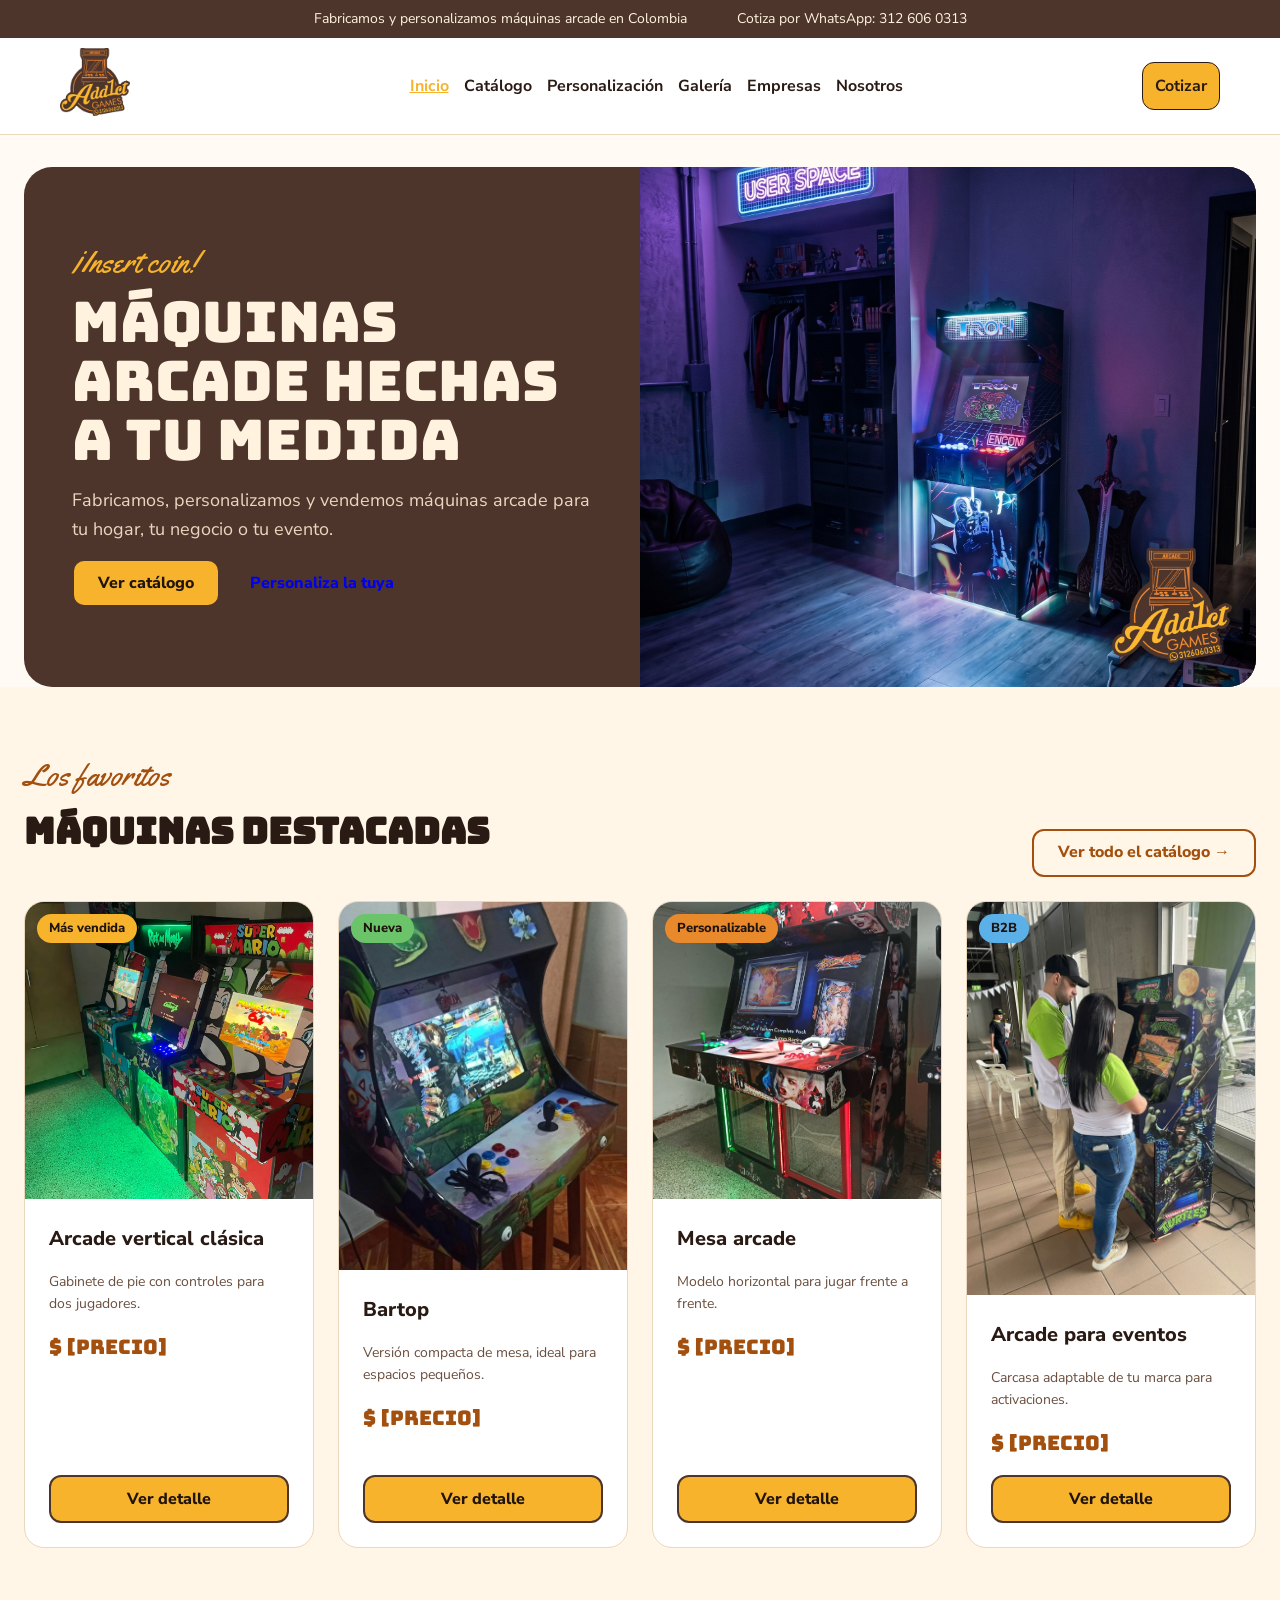
==== index.html @ c0fd3dec "feat: le puse el header fijo, un borde delgado y el enlace a whatsapp en la franja superior" ====
<!doctype html>
<html lang="es">
  <head>
    <meta charset="UTF-8" />
    <meta name="viewport" content="width=device-width, initial-scale=1.0" />
    <title>Add1ctGames - Inicio</title>
    <link rel="preconnect" href="https://fonts.googleapis.com" />
    <link rel="preconnect" href="https://fonts.gstatic.com" crossorigin />
    <link
      rel="stylesheet"
      href="https://fonts.googleapis.com/css2?family=Bungee&family=Yellowtail&family=Nunito+Sans:wght@400;600;700;800&display=swap"
    />
    <link rel="stylesheet" href="src/variables.css" />
    <link rel="stylesheet" href="style.css" />
  </head>
  <body>
    <header>
      <p class="franja">
        <span>Fabricamos y personalizamos máquinas arcade en Colombia</span>
        <span><a href="https://wa.me/573126060313" target="_blank" rel="noopener noreferrer">Cotiza por WhatsApp: 312 606 0313</a></span>
      </p>
      <nav class="top_navegation">
        <div class="logo">
          <img
            src="src/files/assets/logo-addict.png"
            alt="Logo de la empresa Add1ctGames"
          />
        </div>
        <ul class="menu_navegacion">
          <li><a class="pagina_actual" href="index.html">Inicio</a></li>
          <li><a href="catalogo.html">Catálogo</a></li>
          <li><a href="personalizacion.html">Personalización</a></li>
          <li><a href="galeria.html">Galería</a></li>
          <li><a href="empresas.html">Empresas</a></li>
          <li><a href="nosotros.html">Nosotros</a></li>
        </ul>
        <div>
          <button class="boton_cotizar">Cotizar</button>
        </div>
      </nav>
    </header>
    <main>
      <div class="contenedor">
        <section class="hero" aria-labelledby="titulo-hero">
          <div class="hero__texto">
            <p class="acento">¡Insert coin!</p>
            <h1 id="titulo-hero">Máquinas arcade hechas a tu medida</h1>
            <p>
              Fabricamos, personalizamos y vendemos máquinas arcade para tu
              hogar, tu negocio o tu evento.
            </p>
            <div class="botones">
              <a
                href="catalogo.html"
                class="boton boton--primario boton--grande"
                >Ver catálogo</a
              >
              <a
                href="personalizacion.html"
                class="boton boton--contorno-claro boton--grande"
                >Personaliza la tuya</a
              >
            </div>
          </div>

          <div class="hero__imagen">
            <div class="hero__pendiente">
              <img
                src="src/files/fotos maquinas/Gemini_Generated_Image_9khwsd9khwsd9khw.png"
                alt=""
              />
            </div>
            <img
              src="src/files/assets/logo-addict.png"
              alt=""
              class="hero__logo"
            />
          </div>
        </section>
      </div>
      <section class="seccion">
        <div class="contenedor">
          <div class="seccion__encabezado">
            <div>
              <p class="acento">Los favoritos</p>
              <h2>MÁQUINAS DESTACADAS</h2>
            </div>
            <a href="catalogo.html" class="boton boton--secundario"
              >Ver todo el catálogo →</a
            >
          </div>

          <div class="grilla grilla--4">
            <article class="tarjeta tarjeta-producto">
              <div class="tarjeta-producto__imagen">
                <img
                  src="src/files/fotos maquinas/add1ctgames_1684161991_3103298164216274248_8283092618.webp"
                  alt="Arcade vertical clásica"
                />
                <span class="etiqueta etiqueta--destacado">Más vendida</span>
              </div>
              <div class="tarjeta__cuerpo">
                <h4>Arcade vertical clásica</h4>
                <p class="texto-suave">
                  Gabinete de pie con controles para dos jugadores.
                </p>
                <span class="precio">$ [PRECIO]</span>
                <a
                  href="detalle-producto.html"
                  class="boton boton--primario boton--bloque"
                  >Ver detalle</a
                >
              </div>
            </article>

            <article class="tarjeta tarjeta-producto">
              <div class="tarjeta-producto__imagen">
                <img
                  src="src/files/fotos maquinas/add1ctgames_1700178508_3237654452769238483_8283092618.jpg"
                  alt="Bartop"
                />
                <span class="etiqueta etiqueta--exito">Nueva</span>
              </div>
              <div class="tarjeta__cuerpo">
                <h4>Bartop</h4>
                <p class="texto-suave">
                  Versión compacta de mesa, ideal para espacios pequeños.
                </p>
                <span class="precio">$ [PRECIO]</span>
                <a
                  href="detalle-producto.html"
                  class="boton boton--primario boton--bloque"
                  >Ver detalle</a
                >
              </div>
            </article>

            <article class="tarjeta tarjeta-producto">
              <div class="tarjeta-producto__imagen">
                <img
                  src="src/files/fotos maquinas/add1ctgames_1697114325_3211950216500016073_8283092618.webp"
                  alt="Mesa arcade"
                />
                <span class="etiqueta etiqueta--advertencia"
                  >Personalizable</span
                >
              </div>
              <div class="tarjeta__cuerpo">
                <h4>Mesa arcade</h4>
                <p class="texto-suave">
                  Modelo horizontal para jugar frente a frente.
                </p>
                <span class="precio">$ [PRECIO]</span>
                <a
                  href="detalle-producto.html"
                  class="boton boton--primario boton--bloque"
                  >Ver detalle</a
                >
              </div>
            </article>

            <article class="tarjeta tarjeta-producto">
              <div class="tarjeta-producto__imagen">
                <img
                  src="src/files/fotos maquinas/WhatsApp Image 2026-05-08 at 3.11.58 PM.jpeg"
                  alt="Arcade para eventos"
                />
                <span class="etiqueta etiqueta--info">B2B</span>
              </div>
              <div class="tarjeta__cuerpo">
                <h4>Arcade para eventos</h4>
                <p class="texto-suave">
                  Carcasa adaptable de tu marca para activaciones.
                </p>
                <span class="precio">$ [PRECIO]</span>
                <a
                  href="detalle-producto.html"
                  class="boton boton--primario boton--bloque"
                  >Ver detalle</a
                >
              </div>
            </article>
          </div>
        </div>
      </section>
    </main>
    <footer></footer>
  </body>
</html>
---- src/variables.css ----
:root {
  /* --- Colores de marca (tomados del logo) --- */
  --color-amarillo: #F7B32B;        /* Amarillo Moneda: botones principales, destacados */
  --color-amarillo-hover: #FFC84D;  /* Hover del botón principal */
  --color-naranja: #E8892B;         /* Naranja Joystick: banners y etiquetas (NO texto) */
  --color-cafe: #4D352B;            /* Café Cabina: bordes de botones, hero, pie de página */
  --color-cafe-oscuro: #3E2A22;     /* Variante para hover/fondos sobre café */
  --color-nocturno: #1F140F;        /* Texto sobre botones amarillos */

  /* --- Fondos --- */
  --color-fondo: #FFFBF4;           /* Crema Nube: fondo general de la página */
  --color-fondo-seccion: #FFF6E8;   /* Crema Sección: bandas alternas */
  --color-superficie: #FFFFFF;      /* Tarjetas, formularios, barra de navegación */
  --color-relleno: #F3E4CD;         /* Espacios de imagen, chips inactivos */

  /* --- Textos --- */
  --color-texto: #2A1A14;           /* Texto principal y títulos (16.2:1) */
  --color-texto-suave: #6B4F3F;     /* Descripciones, texto secundario (7.2:1) */
  --color-acento-texto: #A34F0E;    /* Enlaces, precios, frases de acento (5.5:1) */
  --color-texto-claro: #FFF3E0;     /* Texto sobre fondos café u oscuros */
  --color-texto-claro-suave: #E9D6BF; /* Texto secundario sobre café */

  /* --- Bordes --- */
  --color-borde: #EAD7BD;           /* Bordes y divisores en fondo claro */
  --color-borde-fuerte: #D9C1A3;

  /* --- Estados (texto e íconos) --- */
  --color-exito: #2F7D3A;           /* En stock, solicitud enviada */
  --color-error: #C0392B;           /* Errores, agotado */
  --color-info: #1F6FA8;            /* Información, envíos */
  --color-advertencia: #A34F0E;     /* Últimas unidades */

  /* --- Estados (fondos de etiquetas, siempre con texto --color-nocturno) --- */
  --color-exito-fondo: #6CC46A;
  --color-error-fondo: #F0604A;
  --color-info-fondo: #5BB0E8;
  --color-advertencia-fondo: #E8892B;

  /* --- Tipografías --- */
  --fuente-titulos: 'Bungee', 'Arial Black', sans-serif;   /* H1–H3, precios, números */
  --fuente-acento: 'Yellowtail', cursive;                 /* Frases cortas: "¡Insert coin!" */
  --fuente-texto: 'Nunito Sans', 'Segoe UI', sans-serif;  /* Todo lo demás */

  /* --- Tamaños de letra (escritorio) --- */
  --texto-h1: 3.5rem;      /* 56px */
  --texto-h2: 2.25rem;     /* 36px */
  --texto-h3: 1.5rem;      /* 24px */
  --texto-h4: 1.25rem;     /* 20px */
  --texto-acento: 1.875rem;/* 30px */
  --texto-grande: 1.125rem;/* 18px: párrafos destacados */
  --texto-base: 1rem;      /* 16px: texto normal (mínimo para leer) */
  --texto-pequeno: 0.875rem; /* 14px */
  --texto-mini: 0.8125rem; /* 13px: etiquetas, notas */

  /* --- Espaciados (múltiplos de 4 y 8) --- */
  --esp-1: 4px;
  --esp-2: 8px;
  --esp-3: 12px;
  --esp-4: 16px;
  --esp-5: 24px;
  --esp-6: 32px;
  --esp-7: 48px;
  --esp-8: 64px;
  --esp-9: 96px;

  /* --- Bordes redondeados --- */
  --radio-sm: 8px;    /* Inputs pequeños */
  --radio-md: 12px;   /* Botones, campos */
  --radio-lg: 20px;   /* Tarjetas */
  --radio-xl: 28px;   /* Banner principal, bloques grandes */
  --radio-pill: 999px;/* Etiquetas y chips */

  /* --- Sombras (sutiles, con tono café) --- */
  --sombra-sm: 0 2px 6px rgba(77, 53, 43, 0.08);
  --sombra-md: 0 8px 24px rgba(77, 53, 43, 0.12);

  /* --- Otros --- */
  --ancho-max: 1296px;          /* Ancho máximo del contenido */
  --altura-boton: 48px;         /* Mínimo 44px para que sea fácil de tocar */
  --borde-boton: 2px solid var(--color-cafe);
  --transicion: 0.2s ease;
}
---- style.css ----
* {
  box-sizing: border-box;
}

*::before,
*::after {
  box-sizing: border-box;
}

body {
  background-color: var(--color-fondo);
  margin: 0px;
  font-family: var(--fuente-texto);
  color: var(--color-texto);
  line-height: 1.6;
}

header {
  position: sticky;
  top: 0;
  z-index: 10;
}

.franja {
  display: flex;
  justify-content: center;
  background-color: var(--color-cafe);
  color: var(--color-texto-claro);
  font-size: var(--texto-pequeno);
  padding: 8px;
  margin: 0px;
  gap: 50px;
}

.franja a {
  color: inherit;
  text-decoration: none;
}

.franja a:hover {
  text-decoration: underline;
}

.top_navegation {
  background-color: var(--color-superficie);
  display: flex;
  justify-content: space-between;
  align-items: center;
  padding: 10px 60px;
  font-size: var(--texto-base);
  font-weight: bold;
  border-bottom: 1px solid var(--color-borde);
}

.logo img {
  width: 70px;
}

.menu_navegacion {
  display: flex;
  gap: 15px;
  list-style: none;
}

.menu_navegacion a {
  text-decoration: none;
  color: var(--color-texto);
  transition: color 0.3s;
}

.menu_navegacion a:hover {
  text-decoration: underline;
  color: var(--color-amarillo-hover);
}

.menu_navegacion a.pagina_actual {
  color: var(--color-amarillo);
  text-decoration: underline;
}

.boton_cotizar {
  border: 1px solid var(--color-texto);
  background-color: var(--color-amarillo);
  border-radius: 12px;
  color: var(--color-texto);
  padding: 12px;
  transition: background-color 0.3s;
  font-family: var(--fuente-texto);
  font-weight: bold;
  font-size: var(--texto-base);
}

.boton_cotizar:hover {
  cursor: pointer;
  background-color: var(--color-amarillo-hover);
}

.contenedor {
  width: 100%;
  max-width: var(--ancho-max);
  margin: 0 auto;
  padding: 0 var(--esp-5);
}

.hero {
  display: grid;
  grid-template-columns: repeat(2, minmax(0, 1fr));
  min-height: 520px;
  margin-top: var(--esp-6);
  overflow: hidden;
  border-radius: var(--radio-xl);
  background-color: var(--color-cafe);
}

.hero__texto {
  display: flex;
  flex-direction: column;
  justify-content: center;
  gap: var(--esp-4);
  padding: var(--esp-8) var(--esp-7);
}

.hero .acento {
  margin: 0;
  font-family: var(--fuente-acento);
  font-size: var(--texto-acento);
  line-height: 1;
  color: var(--color-amarillo);
}

.hero h1 {
  margin: 0;
  font-family: var(--fuente-titulos);
  font-size: var(--texto-h1);
  font-weight: 400;
  line-height: 1.05;
  color: var(--color-texto-claro);
}

.hero p {
  max-width: 520px;
  margin: 0;
  font-size: var(--texto-grande);
  color: var(--color-texto-claro-suave);
}

.hero__imagen {
  position: relative;
  min-height: 320px;
  background-color: var(--color-cafe-oscuro);
}

.hero__imagen img:first-child {
  position: absolute;
  inset: 0;
  width: 100%;
  height: 100%;
  object-fit: cover;
}

.hero__logo {
  position: absolute;
  right: var(--esp-5);
  bottom: var(--esp-5);
  width: 120px;
  height: auto;
  filter: drop-shadow(0 4px 10px rgba(0, 0, 0, 0.35));
}

h2,
h4 {
  margin: 0 0 var(--esp-4);
  color: var(--color-texto);
}

h2 {
  font-family: var(--fuente-titulos);
  font-size: 2.25rem;
}

h4 {
  font-size: 1.25rem;
  font-weight: 800;
}

p {
  margin: 0 0 var(--esp-4);
}

.acento {
  font-family: var(--fuente-acento);
  font-size: 1.875rem;
  color: var(--color-acento-texto);
  margin-bottom: var(--esp-1);
}

.texto-suave {
  color: var(--color-texto-suave);
  font-size: 0.875rem;
}

.precio {
  font-family: var(--fuente-titulos);
  font-size: 1.25rem;
  color: var(--color-acento-texto);
  display: block;
  margin-bottom: var(--esp-4);
}

.seccion {
  padding: var(--esp-8) 0;
  background-color: var(--color-fondo-seccion);
}

.contenedor {
  max-width: 1296px;
  margin: 0 auto;
  padding: 0 var(--esp-5);
}

.seccion__encabezado {
  display: flex;
  align-items: flex-end;
  justify-content: space-between;
  margin-bottom: var(--esp-5);
}

.grilla {
  display: grid;
  gap: var(--esp-5);
}

.grilla--4 {
  grid-template-columns: repeat(4, 1fr);
}

.tarjeta {
  display: flex;
  flex-direction: column;
  overflow: hidden;
  background-color: var(--color-superficie);
  border: 1px solid var(--color-borde);
  border-radius: 20px;
}

.tarjeta__cuerpo {
  display: flex;
  flex-direction: column;
  flex-grow: 1;
  padding: var(--esp-5);
}

.tarjeta-producto__imagen {
  position: relative;
  aspect-ratio: 1/1;
  background-color: var(--color-relleno);
}

.tarjeta-producto__imagen img {
  width: 100%;
  height: 100%;
  object-fit: cover;
  object-position: center;
}

.etiqueta {
  position: absolute;
  top: var(--esp-3);
  left: var(--esp-3);
  padding: 4px 12px;
  border-radius: 999px;
  font-size: 0.8125rem;
  font-weight: 800;
}

.etiqueta--destacado {
  background-color: var(--color-amarillo);
  color: var(--color-nocturno);
}

.etiqueta--exito {
  background-color: var(--color-exito-fondo);
  color: var(--color-nocturno);
}

.etiqueta--advertencia {
  background-color: var(--color-advertencia-fondo);
  color: var(--color-nocturno);
}

.etiqueta--info {
  background-color: var(--color-info-fondo);
  color: var(--color-nocturno);
}

.boton {
  display: inline-flex;
  align-items: center;
  justify-content: center;
  min-height: 48px;
  padding: 0 var(--esp-5);
  border-radius: 12px;
  font-weight: 800;
  text-decoration: none;
  cursor: pointer;
  border: 2px solid transparent;
}

.boton--secundario {
  border-color: var(--color-acento-texto);
  color: var(--color-acento-texto);
}

.boton--primario {
  background-color: var(--color-amarillo);
  color: var(--color-nocturno);
  border-color: #4d352b;
}

.boton--bloque {
  width: 100%;
  margin-top: auto;
}

@media (max-width: 768px) {
  .grilla--4 {
    grid-template-columns: repeat(2, 1fr);
    gap: 12px;
  }

  .seccion__encabezado {
    flex-direction: column;
    align-items: flex-start;
    gap: 12px;
  }
}
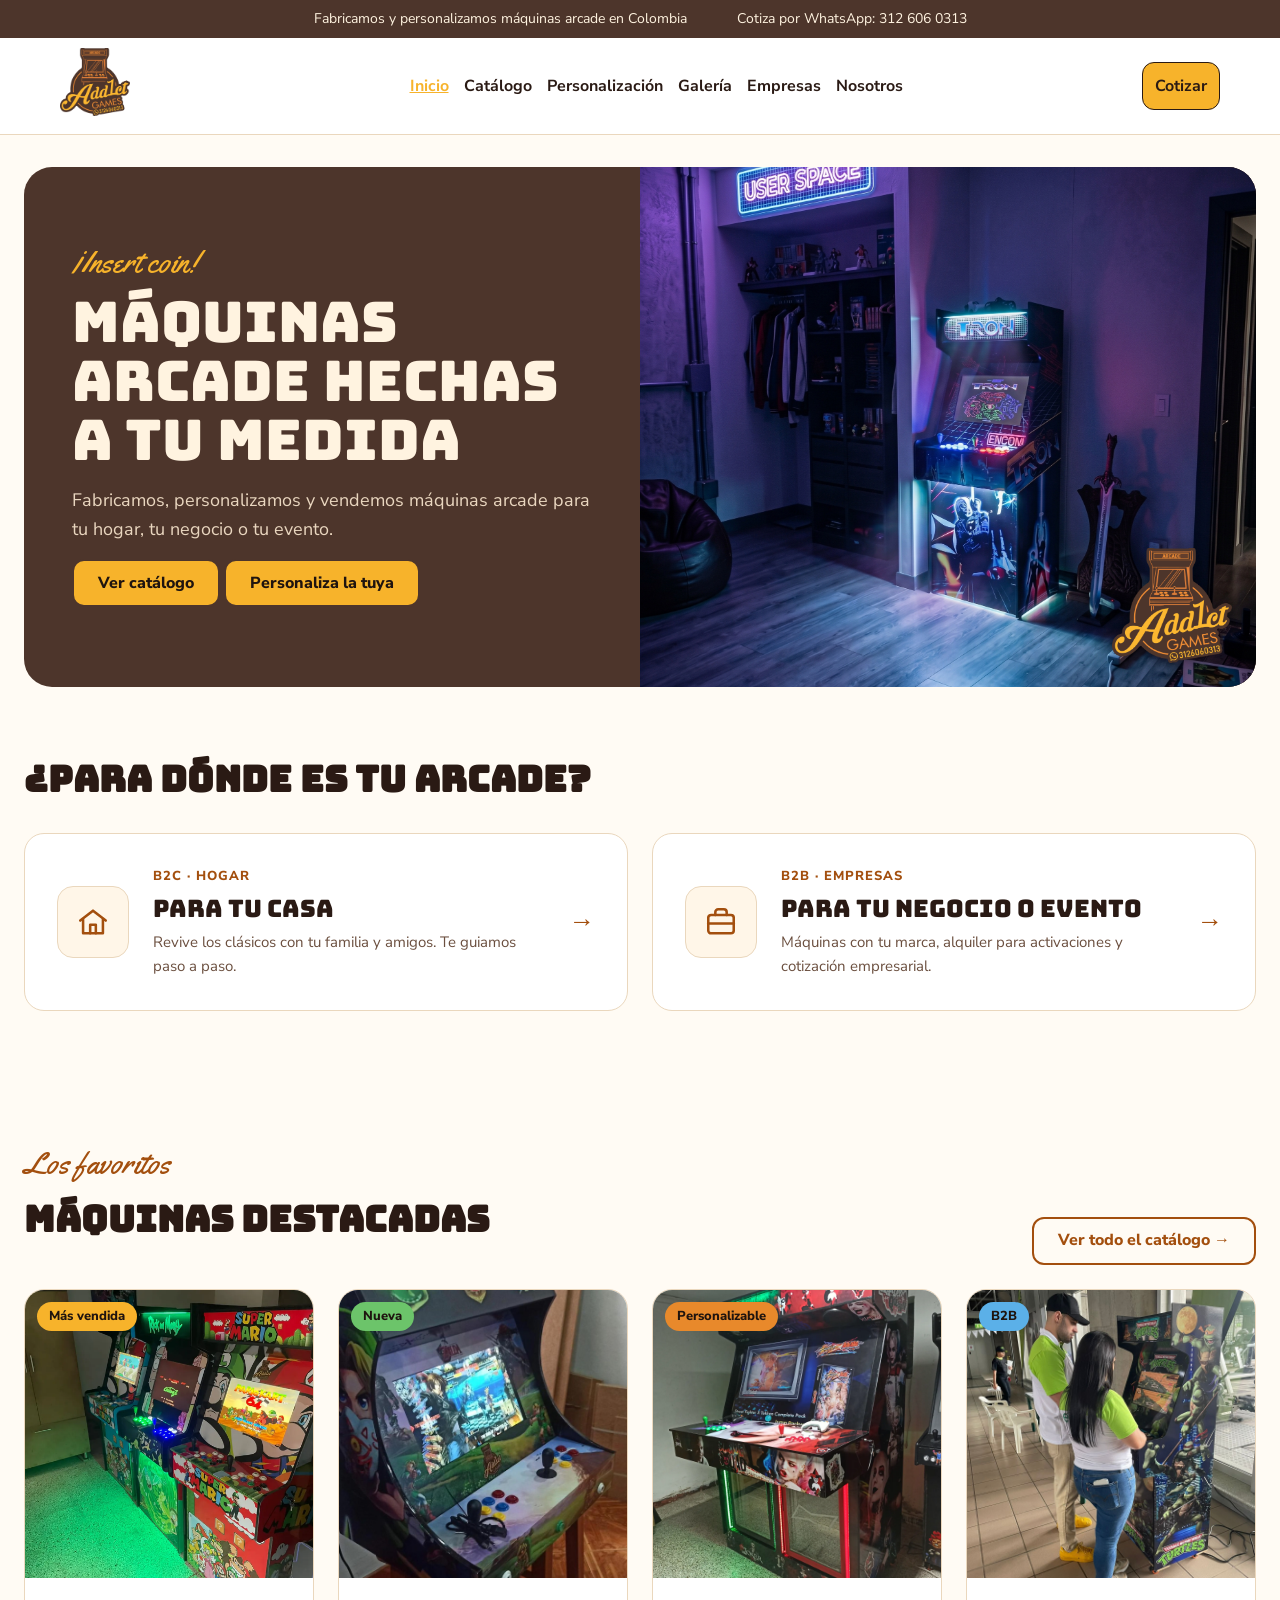
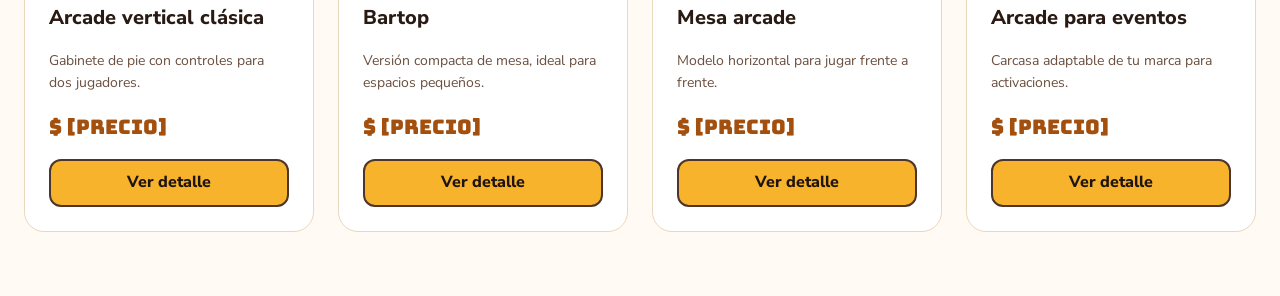
==== commit 7444b71e: "Se arregla el botón del baner hero y se añade sección de categoría" ====
--- a/index.html
+++ b/index.html
@@ -57,7 +57,7 @@
               >
               <a
                 href="personalizacion.html"
-                class="boton boton--contorno-claro boton--grande"
+                class="boton boton--primario boton--grande"
                 >Personaliza la tuya</a
               >
             </div>
@@ -78,6 +78,47 @@
           </div>
         </section>
       </div>
+      
+      <section class="seccion perfiles" aria-labelledby="titulo-perfil">
+        <div class="contenedor">
+          <h2 id="titulo-perfil">¿Para dónde es tu arcade?</h2>
+
+          <div class="grilla grilla--2">
+            <a href="hogar.html" class="tarjeta tarjeta-perfil">
+              <div class="icono-caja" aria-hidden="true">
+                <svg width="34" height="34" viewBox="0 0 24 24" fill="none" stroke="currentColor" stroke-width="1.8" stroke-linecap="round" stroke-linejoin="round">
+                  <path d="M3 11l9-7 9 7" />
+                  <path d="M5 10v10h14V10" />
+                  <path d="M10 20v-6h4v6" />
+                </svg>
+              </div>
+              <div class="tarjeta-perfil__texto">
+                <span class="sobretitulo">B2C · Hogar</span>
+                <h3>Para tu casa</h3>
+                <p>Revive los clásicos con tu familia y amigos. Te guiamos paso a paso.</p>
+              </div>
+              <span class="tarjeta-perfil__flecha" aria-hidden="true">→</span>
+            </a>
+
+            <a href="empresas.html" class="tarjeta tarjeta-perfil">
+              <div class="icono-caja" aria-hidden="true">
+                <svg width="34" height="34" viewBox="0 0 24 24" fill="none" stroke="currentColor" stroke-width="1.8" stroke-linecap="round" stroke-linejoin="round">
+                  <rect x="3" y="7" width="18" height="13" rx="2" />
+                  <path d="M8 7V5a2 2 0 0 1 2-2h4a2 2 0 0 1 2 2v2" />
+                  <path d="M3 13h18" />
+                </svg>
+              </div>
+              <div class="tarjeta-perfil__texto">
+                <span class="sobretitulo">B2B · Empresas</span>
+                <h3>Para tu negocio o evento</h3>
+                <p>Máquinas con tu marca, alquiler para activaciones y cotización empresarial.</p>
+              </div>
+              <span class="tarjeta-perfil__flecha" aria-hidden="true">→</span>
+            </a>
+          </div>
+        </div>
+      </section>
+
       <section class="seccion">
         <div class="contenedor">
           <div class="seccion__encabezado">
--- a/style.css
+++ b/style.css
@@ -5,6 +5,42 @@
 *::before,
 *::after {
   box-sizing: border-box;
+}
+
+h1,
+h2,
+h3,
+h4 {
+  margin: 0 0 var(--esp-4);
+  color: var(--color-texto);
+}
+
+h1,
+h2,
+h3 {
+  font-family: var(--fuente-titulos);
+}
+
+h1 {
+  font-size: var(--texto-h1);
+}
+
+h2 {
+  font-size: var(--texto-h2);
+}
+
+h3 {
+  font-size: var(--texto-h3);
+}
+
+h4 {
+  font-size: var(--texto-h4);
+  font-weight: 800;
+}
+
+p {
+  margin: 0 0 var(--esp-4);
+  font-size: var(--texto-base);
 }
 
 body {
@@ -167,26 +203,6 @@
   filter: drop-shadow(0 4px 10px rgba(0, 0, 0, 0.35));
 }
 
-h2,
-h4 {
-  margin: 0 0 var(--esp-4);
-  color: var(--color-texto);
-}
-
-h2 {
-  font-family: var(--fuente-titulos);
-  font-size: 2.25rem;
-}
-
-h4 {
-  font-size: 1.25rem;
-  font-weight: 800;
-}
-
-p {
-  margin: 0 0 var(--esp-4);
-}
-
 .acento {
   font-family: var(--fuente-acento);
   font-size: 1.875rem;
@@ -209,7 +225,6 @@
 
 .seccion {
   padding: var(--esp-8) 0;
-  background-color: var(--color-fondo-seccion);
 }
 
 .contenedor {
@@ -253,6 +268,7 @@
 .tarjeta-producto__imagen {
   position: relative;
   aspect-ratio: 1/1;
+  overflow: hidden;
   background-color: var(--color-relleno);
 }
 
@@ -334,3 +350,190 @@
     gap: 12px;
   }
 }
+
+.perfiles h2 {
+  margin-bottom: var(--esp-5);
+}
+
+.grilla--2 {
+  grid-template-columns: repeat(2, minmax(0, 1fr));
+}
+
+.tarjeta.tarjeta-perfil {
+  flex-direction: row;
+  align-items: center;
+  gap: 24px;
+  padding: 32px;
+  color: var(--color-texto);
+  text-decoration: none;
+  transition: box-shadow 0.2s ease, transform 0.2s ease, border-color 0.2s ease;
+}
+
+.tarjeta.tarjeta-perfil:hover {
+  border-color: var(--color-acento-texto);
+  box-shadow: 0 8px 24px rgba(77, 53, 43, 0.12);
+  transform: translateY(-2px);
+}
+
+.tarjeta-perfil .icono-caja {
+  display: flex;
+  flex-shrink: 0;
+  align-items: center;
+  justify-content: center;
+  width: 72px;
+  height: 72px;
+  border: 1px solid var(--color-borde);
+  border-radius: 16px;
+  background-color: #FFF6E8;
+  color: var(--color-acento-texto);
+}
+
+.tarjeta-perfil__texto {
+  flex-grow: 1;
+}
+
+.tarjeta-perfil .sobretitulo {
+  display: block;
+  margin-bottom: 8px;
+  font-size: 0.8125rem;
+  font-weight: 800;
+  letter-spacing: 1px;
+  text-transform: uppercase;
+  color: var(--color-acento-texto);
+}
+
+.tarjeta-perfil h3 {
+  margin: 0 0 8px;
+  font-weight: 400;
+  line-height: 1.15;
+}
+
+.tarjeta-perfil p {
+  margin: 0;
+  font-size: 0.9375rem;
+  color: var(--color-texto-suave);
+}
+
+.tarjeta-perfil__flecha {
+  flex-shrink: 0;
+  font-size: 1.625rem;
+  font-weight: 800;
+  color: var(--color-acento-texto);
+  transition: transform 0.2s ease;
+}
+
+.tarjeta-perfil:hover .tarjeta-perfil__flecha {
+  transform: translateX(4px);
+}
+
+
+@media (max-width: 768px) {
+  .grilla--2 {
+    grid-template-columns: 1fr;
+  }
+
+  .tarjeta.tarjeta-perfil {
+    gap: 16px;
+    padding: 24px;
+  }
+
+  .tarjeta-perfil .icono-caja {
+    width: 56px;
+    height: 56px;
+  }
+}
+
+/* PANEL ADMINISTRADOR */
+.panel_tarjetas {
+  display: grid;
+  grid-template-columns: repeat(auto-fit, minmax(300px, 1fr));
+  gap: 30px;
+}
+
+.actualizacion_banner,
+.actualizacion-precio,
+.agregar_producto {
+  display: flex;
+  border: 3px solid var(--color-borde);
+  border-radius: 20px;
+  max-width: 400px;
+  margin: 50px auto;
+  gap: 15px;
+  flex-direction: column;
+  align-items: center;
+  padding: 40px;
+  background-color: var(--color-superficie);
+  text-align: center;
+}
+
+#boton_banner,
+#boton-precio {
+  font-family: inherit;
+}
+
+.galeria-producto__imagen {
+  aspect-ratio: 1/1;
+  overflow: hidden;
+  border: 1px solid var(--color-borde);
+  border-radius: 20px;
+  background-color: var(--color-relleno);
+}
+
+.galeria-producto__imagen img {
+  width: 100%;
+  height: 100%;
+  object-fit: cover;
+  display: block;
+}
+
+.especificaciones-producto {
+  margin-top: var(--esp-7);
+  padding: var(--esp-5);
+  background-color: var(--color-superficie);
+  border: 1px solid var(--color-borde);
+  border-radius: 20px;
+}
+
+.especificaciones-producto__titulo {
+  margin: 0 0 var(--esp-4);
+  font-family: var(--fuente-titulos);
+  font-size: 1.5rem;
+  color: var(--color-texto);
+}
+
+.especificaciones-producto__lista {
+  margin: 0;
+}
+
+.especificaciones-producto__fila {
+  display: flex;
+  gap: var(--esp-4);
+  padding: var(--esp-3) 0;
+  border-bottom: 1px solid var(--color-borde);
+}
+
+.especificaciones-producto__fila:last-child {
+  border-bottom: none;
+}
+
+.especificaciones-producto__nombre {
+  flex: 0 0 160px;
+  font-weight: 800;
+}
+
+.especificaciones-producto__valor {
+  margin: 0;
+  color: var(--color-texto-suave);
+}
+
+.resumen_seleccion {
+  border: 1px solid var(--color-borde);
+  border-radius: 20px;
+  padding: 15px;
+  margin-top: 20px;
+  background-color: var(--color-superficie);
+}
+
+.boton_seleccion {
+  margin-top: 15px;
+}
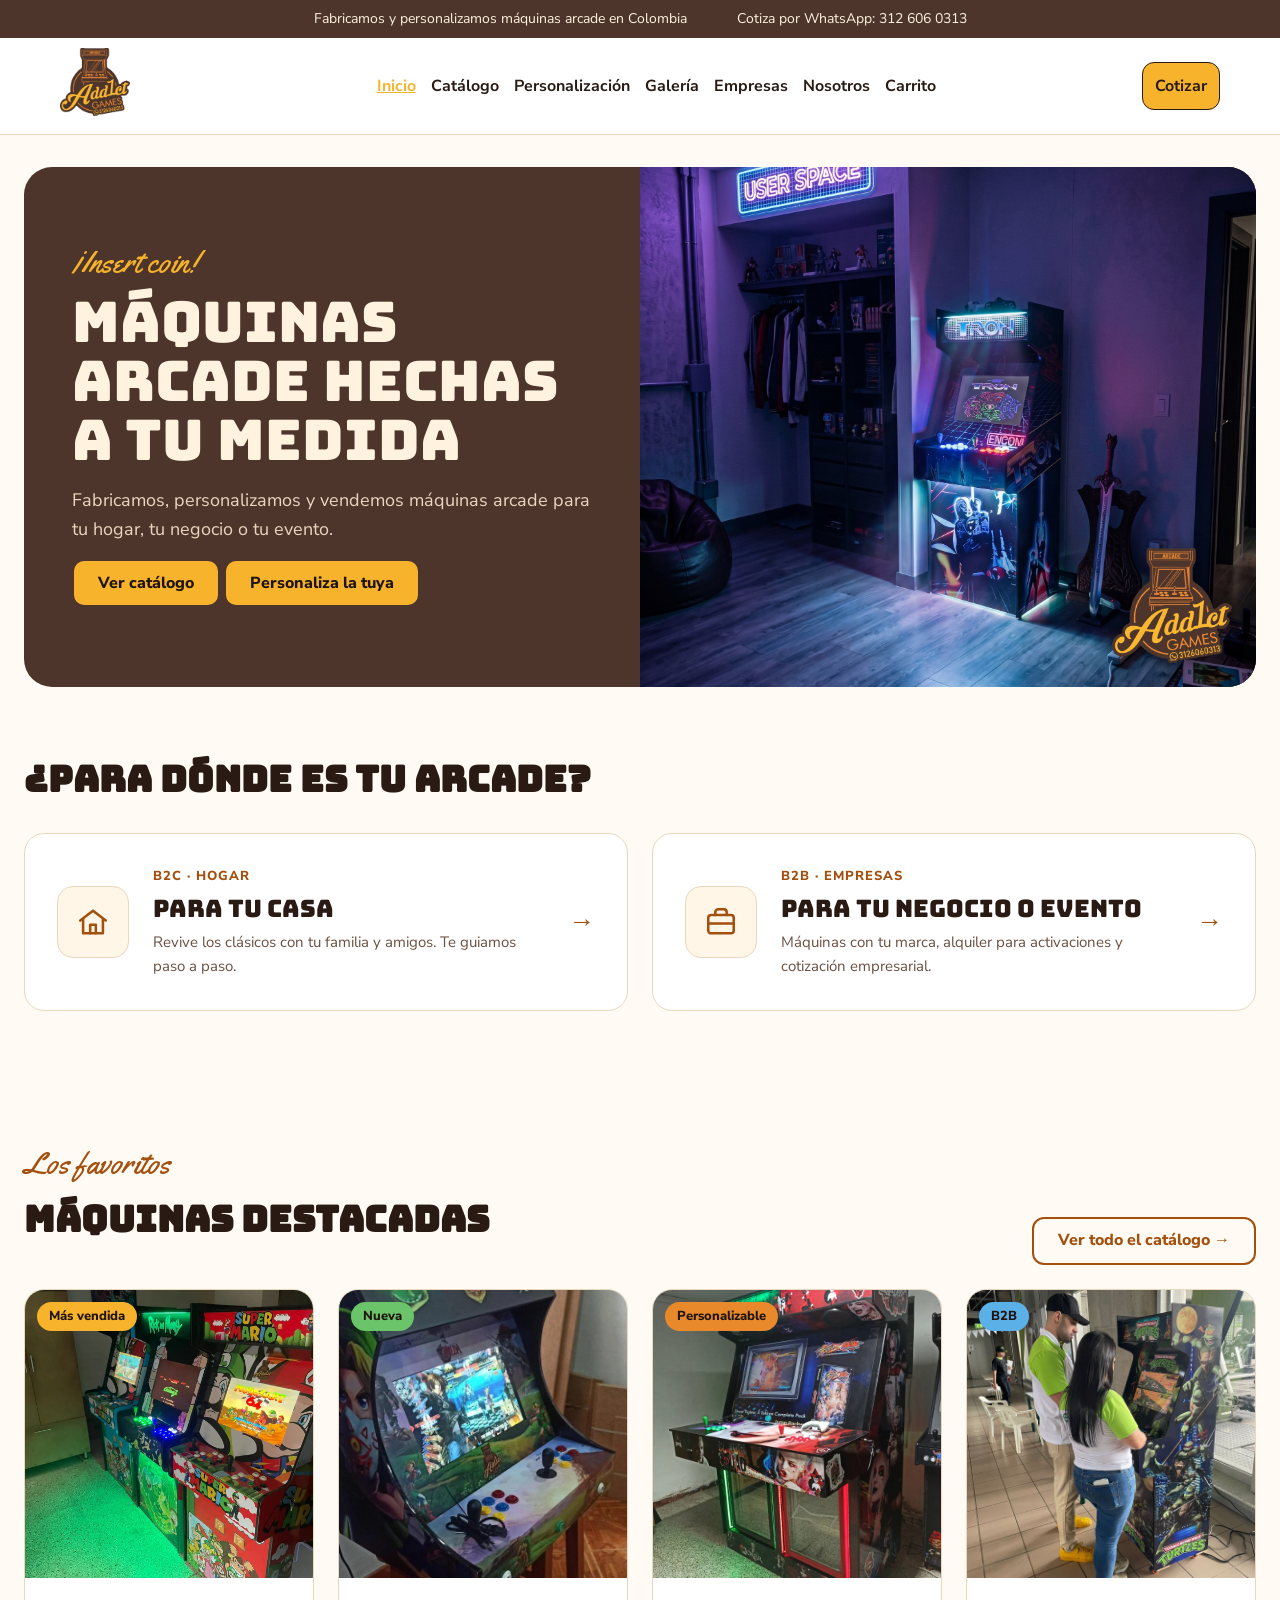
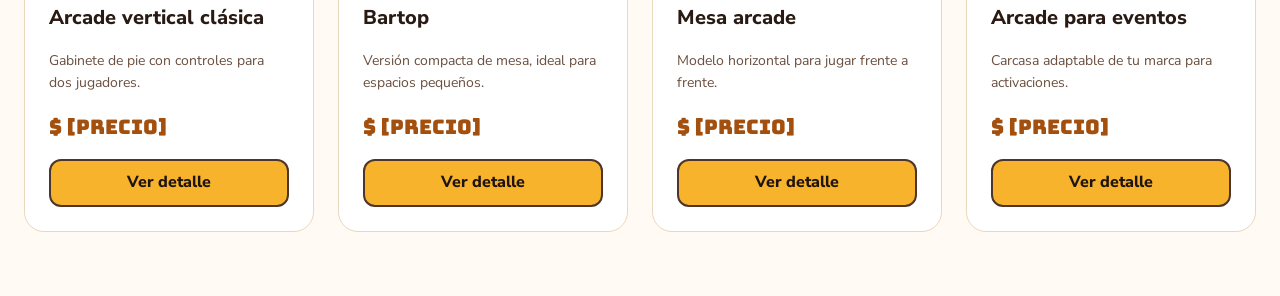
==== commit a0e2f43b: "feat: pagina de carrito con resumen de la seleccion" ====
--- a/index.html
+++ b/index.html
@@ -32,7 +32,7 @@
           <li><a href="personalizacion.html">Personalización</a></li>
           <li><a href="galeria.html">Galería</a></li>
           <li><a href="empresas.html">Empresas</a></li>
-          <li><a href="nosotros.html">Nosotros</a></li>
+          <li><a    href="nosotros.html">Nosotros</a></li><li><a href="carrito.html">Carrito</a></li>
         </ul>
         <div>
           <button class="boton_cotizar">Cotizar</button>
@@ -84,7 +84,7 @@
           <h2 id="titulo-perfil">¿Para dónde es tu arcade?</h2>
 
           <div class="grilla grilla--2">
-            <a href="hogar.html" class="tarjeta tarjeta-perfil">
+            <a href="catalogo.html" class="tarjeta tarjeta-perfil">
               <div class="icono-caja" aria-hidden="true">
                 <svg width="34" height="34" viewBox="0 0 24 24" fill="none" stroke="currentColor" stroke-width="1.8" stroke-linecap="round" stroke-linejoin="round">
                   <path d="M3 11l9-7 9 7" />
--- a/style.css
+++ b/style.css
@@ -536,4 +536,462 @@
 
 .boton_seleccion {
   margin-top: 15px;
+}
+
+.actualizacion-stock {
+  grid-column: 1 / -1;
+  width: 100%;
+  max-width: 900px;
+  margin: 0 auto 50px;
+  padding: 40px;
+  border: 3px solid var(--color-borde);
+  border-radius: 20px;
+  background-color: var(--color-superficie);
+}
+ 
+.actualizacion-stock__encabezado {
+  display: flex;
+  flex-wrap: wrap;
+  align-items: center;
+  justify-content: space-between;
+  gap: 12px;
+  margin-bottom: 8px;
+}
+ 
+.actualizacion-stock__encabezado h2 {
+  margin: 0;
+}
+ 
+.actualizacion-stock__aviso {
+  padding: 4px 12px;
+  border: 1px dashed var(--color-acento-texto);
+  border-radius: 999px;
+  color: var(--color-acento-texto);
+  font-size: 0.8125rem;
+  font-weight: 800;
+}
+ 
+.stock-tabla {
+  width: 100%;
+  margin-top: 16px;
+  border-collapse: collapse;
+}
+ 
+.stock-tabla th {
+  padding: 10px 12px;
+  border-bottom: 2px solid var(--color-borde);
+  color: var(--color-texto-suave);
+  font-size: 0.8125rem;
+  letter-spacing: 1px;
+  text-align: left;
+  text-transform: uppercase;
+}
+ 
+.stock-tabla td {
+  padding: 12px;
+  border-bottom: 1px solid var(--color-borde);
+  vertical-align: middle;
+}
+ 
+.stock-tabla tbody tr:last-child td {
+  border-bottom: none;
+}
+ 
+.fila--modificada td {
+  background-color: #FFF6E8;
+}
+ 
+.fila--modificada td:first-child {
+  box-shadow: inset 4px 0 0 var(--color-amarillo);
+}
+ 
+.stock-producto {
+  display: flex;
+  align-items: center;
+  gap: 12px;
+}
+ 
+.stock-producto img {
+  width: 52px;
+  height: 52px;
+  flex-shrink: 0;
+  border-radius: 10px;
+  background-color: var(--color-relleno);
+  object-fit: cover;
+}
+ 
+.estado {
+  display: inline-block;
+  padding: 4px 12px;
+  border-radius: 999px;
+  color: var(--color-nocturno);
+  font-size: 0.8125rem;
+  font-weight: 800;
+  white-space: nowrap;
+}
+ 
+.estado--disponible { background-color: var(--color-exito-fondo); }
+.estado--pocas      { background-color: var(--color-advertencia-fondo); }
+.estado--agotado    { background-color: #F0604A; }
+ 
+.cantidad {
+  display: inline-flex;
+  align-items: center;
+  overflow: hidden;
+  border: 1px solid var(--color-borde);
+  border-radius: 12px;
+}
+ 
+.cantidad__boton {
+  width: 44px;
+  height: 44px;
+  border: none;
+  background-color: #FFF6E8;
+  color: var(--color-acento-texto);
+  font-family: inherit;
+  font-size: 1.25rem;
+  font-weight: 800;
+  cursor: pointer;
+}
+ 
+.cantidad__boton:hover {
+  background-color: var(--color-amarillo);
+  color: var(--color-nocturno);
+}
+ 
+.cantidad__campo {
+  width: 60px;
+  height: 44px;
+  border: none;
+  border-left: 1px solid var(--color-borde);
+  border-right: 1px solid var(--color-borde);
+  font-family: inherit;
+  font-size: 1rem;
+  font-weight: 800;
+  text-align: center;
+  appearance: textfield;
+  -moz-appearance: textfield;
+}
+ 
+.cantidad__campo::-webkit-outer-spin-button,
+.cantidad__campo::-webkit-inner-spin-button {
+  margin: 0;
+  -webkit-appearance: none;
+}
+ 
+.cantidad__boton:focus-visible,
+.cantidad__campo:focus-visible {
+  outline: 3px solid var(--color-acento-texto);
+  outline-offset: -3px;
+}
+ 
+.stock-leyenda {
+  margin: 12px 0 0;
+}
+ 
+.stock-acciones {
+  display: flex;
+  justify-content: flex-end;
+  gap: 12px;
+  margin-top: 20px;
+}
+ 
+.stock-acciones .boton {
+  font-family: inherit;
+  font-size: 1rem;
+}
+ 
+.stock-acciones .boton--secundario {
+  background-color: transparent;
+}
+ 
+#mensaje_stock {
+  margin: 12px 0 0;
+  color: #2F7D3A;
+  font-weight: 700;
+  text-align: right;
+}
+ 
+.solo-lector {
+  position: absolute;
+  width: 1px;
+  height: 1px;
+  margin: -1px;
+  padding: 0;
+  overflow: hidden;
+  clip: rect(0, 0, 0, 0);
+  white-space: nowrap;
+  border: 0;
+}
+
+@media (max-width: 768px) {
+  .actualizacion-stock {
+    padding: 20px;
+  }
+ 
+  .stock-tabla thead {
+    display: none;
+  }
+ 
+  .stock-tabla tr {
+    display: grid;
+    grid-template-columns: 1fr auto;
+    align-items: center;
+    gap: 10px;
+    padding: 14px 4px;
+    border-bottom: 1px solid var(--color-borde);
+  }
+ 
+  .stock-tabla tbody tr:last-child {
+    border-bottom: none;
+  }
+ 
+  .stock-tabla td {
+    padding: 0;
+    border: none;
+  }
+ 
+  .stock-tabla td:first-child {
+    grid-column: 1 / -1;
+  }
+ 
+  .fila--modificada td:first-child {
+    box-shadow: none;
+  }
+ 
+  .stock-acciones {
+    flex-direction: column-reverse;
+  }
+ 
+  .stock-acciones .boton {
+    width: 100%;
+  }
+ 
+  #mensaje_stock {
+    text-align: left;
+  }
+}
+.seleccion-destacados {
+  grid-column: 1 / -1;
+  width: 100%;
+  max-width: 900px;
+  margin: 0 auto 50px;
+  padding: 40px;
+  border: 3px solid var(--color-borde);
+  border-radius: 20px;
+  background-color: var(--color-superficie);
+}
+ 
+.seleccion-destacados__encabezado {
+  display: flex;
+  flex-wrap: wrap;
+  align-items: center;
+  justify-content: space-between;
+  gap: 12px;
+  margin-bottom: 8px;
+}
+ 
+.seleccion-destacados__encabezado h2 {
+  margin: 0;
+}
+ 
+.seleccion-destacados__aviso {
+  padding: 4px 12px;
+  border: 1px dashed var(--color-acento-texto);
+  border-radius: 999px;
+  color: var(--color-acento-texto);
+  font-size: 0.8125rem;
+  font-weight: 800;
+}
+ 
+/* Grilla de opciones */
+.destacados-lista {
+  display: grid;
+  grid-template-columns: repeat(4, minmax(0, 1fr));
+  gap: 16px;
+  margin: 16px 0 0;
+  padding: 0;
+  border: none;               
+}
+ 
+/* Cada opción (tarjeta clicable) */
+.destacado-opcion {
+  position: relative;
+  display: flex;
+  flex-direction: column;
+  gap: 10px;
+  padding: 12px;
+  border: 2px solid var(--color-borde);
+  border-radius: 16px;
+  background-color: var(--color-superficie);
+  cursor: pointer;
+  transition: border-color 0.2s ease, box-shadow 0.2s ease, opacity 0.2s ease;
+}
+ 
+.destacado-opcion:hover {
+  border-color: var(--color-acento-texto);
+}
+ 
+.destacado-opcion img {
+  width: 100%;
+  aspect-ratio: 1 / 1;
+  border-radius: 10px;
+  background-color: var(--color-relleno);
+  object-fit: cover;
+}
+ 
+
+.destacado-opcion input {
+  position: absolute;
+  top: 20px;
+  left: 20px;
+  width: 22px;
+  height: 22px;
+  margin: 0;
+  accent-color: var(--color-acento-texto);
+  cursor: pointer;
+}
+ 
+.destacado-opcion__nombre {
+  font-weight: 800;
+  line-height: 1.3;
+}
+ 
+.destacado-opcion__marca {
+  align-self: flex-start;
+  padding: 2px 10px;
+  border-radius: 999px;
+  background-color: var(--color-amarillo);
+  color: var(--color-nocturno);
+  font-size: 0.75rem;
+  font-weight: 800;
+  visibility: hidden;
+}
+ 
+.destacado-opcion--marcada {
+  border-color: var(--color-amarillo);
+  background-color: #FFF6E8;
+  box-shadow: 0 0 0 1px var(--color-amarillo);
+}
+ 
+.destacado-opcion--marcada .destacado-opcion__marca {
+  visibility: visible;
+}
+ 
+.destacado-opcion--bloqueada {
+  opacity: 0.5;
+  cursor: not-allowed;
+}
+ 
+.destacado-opcion--bloqueada:hover {
+  border-color: var(--color-borde);
+}
+ 
+.destacado-opcion:focus-within {
+  outline: 3px solid var(--color-acento-texto);
+  outline-offset: 2px;
+}
+ 
+.destacados-contador {
+  margin: 16px 0 0;
+  color: var(--color-texto-suave);
+  font-weight: 700;
+}
+ 
+.destacados-acciones {
+  display: flex;
+  justify-content: flex-end;
+  gap: 12px;
+  margin-top: 20px;
+}
+ 
+.destacados-acciones .boton {
+  font-family: inherit;
+  font-size: 1rem;
+}
+ 
+.destacados-acciones .boton--secundario {
+  background-color: transparent;
+}
+ 
+#mensaje_destacados {
+  margin: 12px 0 0;
+  font-weight: 700;
+  text-align: right;
+}
+ 
+#mensaje_destacados.mensaje--exito { color: #2F7D3A; }
+#mensaje_destacados.mensaje--error { color: #C0392B; }
+ 
+.solo-lector {
+  position: absolute;
+  width: 1px;
+  height: 1px;
+  margin: -1px;
+  padding: 0;
+  overflow: hidden;
+  clip: rect(0, 0, 0, 0);
+  white-space: nowrap;
+  border: 0;
+}
+ 
+@media (max-width: 900px) {
+  .destacados-lista {
+    grid-template-columns: repeat(2, minmax(0, 1fr));
+  }
+}
+ 
+/* Celular */
+@media (max-width: 768px) {
+  .seleccion-destacados {
+    padding: 20px;
+  }
+ 
+  .destacados-acciones {
+    flex-direction: column-reverse;
+  }
+ 
+  .destacados-acciones .boton {
+    width: 100%;
+  }
+ 
+  #mensaje_destacados {
+    text-align: left;
+  }
+}
+
+.carrito__lista {
+  display: flex;
+  flex-direction: column;
+  gap: var(--esp-3);
+  margin: 0;
+  padding: 0;
+  list-style: none;
+}
+
+.carrito__item {
+  display: flex;
+  align-items: center;
+  justify-content: space-between;
+  gap: var(--esp-4);
+  padding: var(--esp-4) var(--esp-5);
+  background-color: var(--color-superficie);
+  border: 1px solid var(--color-borde);
+  border-radius: var(--radio-lg);
+  box-shadow: var(--sombra-sm);
+  color: var(--color-texto);
+  font-weight: 700;
+}
+
+.carrito__mensaje {
+  margin-top: var(--esp-4);
+  font-size: var(--texto-base);
+}
+
+.carrito__mensaje:empty {
+  display: none;
+}
+
+.carrito__acciones {
+  margin-top: var(--esp-6);
 }
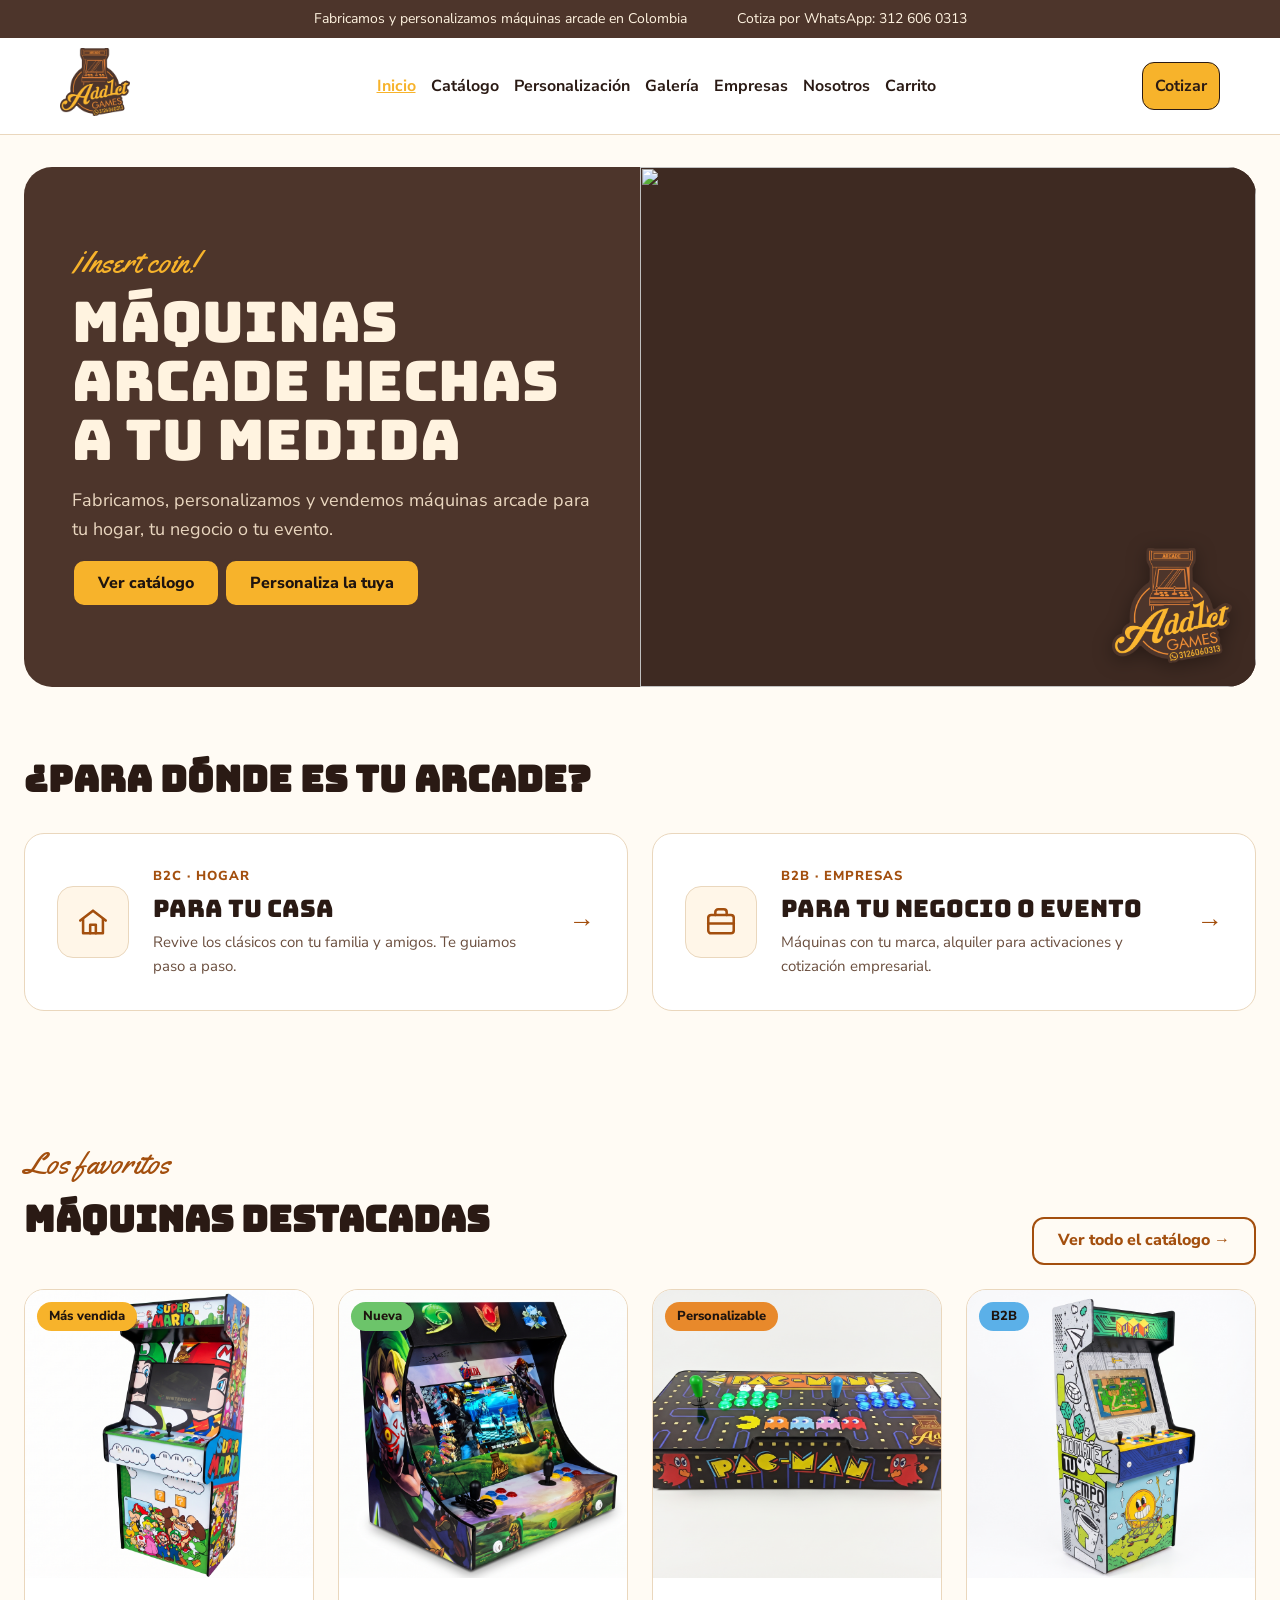
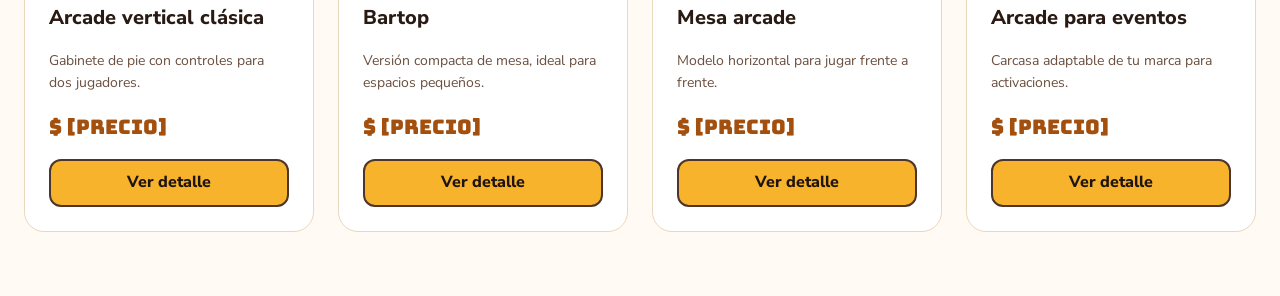
==== commit 7edc47e6: "fix: actualiza las rutas de las imágenes de máquinas" ====
--- a/index.html
+++ b/index.html
@@ -1,230 +1,195 @@
 <!doctype html>
 <html lang="es">
-  <head>
-    <meta charset="UTF-8" />
-    <meta name="viewport" content="width=device-width, initial-scale=1.0" />
-    <title>Add1ctGames - Inicio</title>
-    <link rel="preconnect" href="https://fonts.googleapis.com" />
-    <link rel="preconnect" href="https://fonts.gstatic.com" crossorigin />
-    <link
-      rel="stylesheet"
-      href="https://fonts.googleapis.com/css2?family=Bungee&family=Yellowtail&family=Nunito+Sans:wght@400;600;700;800&display=swap"
-    />
-    <link rel="stylesheet" href="src/variables.css" />
-    <link rel="stylesheet" href="style.css" />
-  </head>
-  <body>
-    <header>
-      <p class="franja">
-        <span>Fabricamos y personalizamos máquinas arcade en Colombia</span>
-        <span><a href="https://wa.me/573126060313" target="_blank" rel="noopener noreferrer">Cotiza por WhatsApp: 312 606 0313</a></span>
-      </p>
-      <nav class="top_navegation">
-        <div class="logo">
-          <img
-            src="src/files/assets/logo-addict.png"
-            alt="Logo de la empresa Add1ctGames"
-          />
-        </div>
-        <ul class="menu_navegacion">
-          <li><a class="pagina_actual" href="index.html">Inicio</a></li>
-          <li><a href="catalogo.html">Catálogo</a></li>
-          <li><a href="personalizacion.html">Personalización</a></li>
-          <li><a href="galeria.html">Galería</a></li>
-          <li><a href="empresas.html">Empresas</a></li>
-          <li><a    href="nosotros.html">Nosotros</a></li><li><a href="carrito.html">Carrito</a></li>
-        </ul>
-        <div>
-          <button class="boton_cotizar">Cotizar</button>
-        </div>
-      </nav>
-    </header>
-    <main>
-      <div class="contenedor">
-        <section class="hero" aria-labelledby="titulo-hero">
-          <div class="hero__texto">
-            <p class="acento">¡Insert coin!</p>
-            <h1 id="titulo-hero">Máquinas arcade hechas a tu medida</h1>
-            <p>
-              Fabricamos, personalizamos y vendemos máquinas arcade para tu
-              hogar, tu negocio o tu evento.
-            </p>
-            <div class="botones">
-              <a
-                href="catalogo.html"
-                class="boton boton--primario boton--grande"
-                >Ver catálogo</a
-              >
-              <a
-                href="personalizacion.html"
-                class="boton boton--primario boton--grande"
-                >Personaliza la tuya</a
-              >
-            </div>
-          </div>
 
-          <div class="hero__imagen">
-            <div class="hero__pendiente">
-              <img
-                src="src/files/fotos maquinas/Gemini_Generated_Image_9khwsd9khwsd9khw.png"
-                alt=""
-              />
-            </div>
-            <img
-              src="src/files/assets/logo-addict.png"
-              alt=""
-              class="hero__logo"
-            />
-          </div>
-        </section>
+<head>
+  <meta charset="UTF-8" />
+  <meta name="viewport" content="width=device-width, initial-scale=1.0" />
+  <title>Add1ctGames - Inicio</title>
+  <link rel="preconnect" href="https://fonts.googleapis.com" />
+  <link rel="preconnect" href="https://fonts.gstatic.com" crossorigin />
+  <link rel="stylesheet"
+    href="https://fonts.googleapis.com/css2?family=Bungee&family=Yellowtail&family=Nunito+Sans:wght@400;600;700;800&display=swap" />
+  <link rel="stylesheet" href="src/variables.css" />
+  <link rel="stylesheet" href="style.css" />
+</head>
+
+<body>
+  <header>
+    <p class="franja">
+      <span>Fabricamos y personalizamos máquinas arcade en Colombia</span>
+      <span><a href="https://wa.me/573126060313" target="_blank" rel="noopener noreferrer">Cotiza por WhatsApp: 312 606
+          0313</a></span>
+    </p>
+    <nav class="top_navegation">
+      <div class="logo">
+        <img src="src/files/assets/logo-addict.png" alt="Logo de la empresa Add1ctGames" />
       </div>
-      
-      <section class="seccion perfiles" aria-labelledby="titulo-perfil">
-        <div class="contenedor">
-          <h2 id="titulo-perfil">¿Para dónde es tu arcade?</h2>
-
-          <div class="grilla grilla--2">
-            <a href="catalogo.html" class="tarjeta tarjeta-perfil">
-              <div class="icono-caja" aria-hidden="true">
-                <svg width="34" height="34" viewBox="0 0 24 24" fill="none" stroke="currentColor" stroke-width="1.8" stroke-linecap="round" stroke-linejoin="round">
-                  <path d="M3 11l9-7 9 7" />
-                  <path d="M5 10v10h14V10" />
-                  <path d="M10 20v-6h4v6" />
-                </svg>
-              </div>
-              <div class="tarjeta-perfil__texto">
-                <span class="sobretitulo">B2C · Hogar</span>
-                <h3>Para tu casa</h3>
-                <p>Revive los clásicos con tu familia y amigos. Te guiamos paso a paso.</p>
-              </div>
-              <span class="tarjeta-perfil__flecha" aria-hidden="true">→</span>
-            </a>
-
-            <a href="empresas.html" class="tarjeta tarjeta-perfil">
-              <div class="icono-caja" aria-hidden="true">
-                <svg width="34" height="34" viewBox="0 0 24 24" fill="none" stroke="currentColor" stroke-width="1.8" stroke-linecap="round" stroke-linejoin="round">
-                  <rect x="3" y="7" width="18" height="13" rx="2" />
-                  <path d="M8 7V5a2 2 0 0 1 2-2h4a2 2 0 0 1 2 2v2" />
-                  <path d="M3 13h18" />
-                </svg>
-              </div>
-              <div class="tarjeta-perfil__texto">
-                <span class="sobretitulo">B2B · Empresas</span>
-                <h3>Para tu negocio o evento</h3>
-                <p>Máquinas con tu marca, alquiler para activaciones y cotización empresarial.</p>
-              </div>
-              <span class="tarjeta-perfil__flecha" aria-hidden="true">→</span>
-            </a>
+      <ul class="menu_navegacion">
+        <li><a class="pagina_actual" href="index.html">Inicio</a></li>
+        <li><a href="catalogo.html">Catálogo</a></li>
+        <li><a href="personalizacion.html">Personalización</a></li>
+        <li><a href="galeria.html">Galería</a></li>
+        <li><a href="empresas.html">Empresas</a></li>
+        <li><a href="nosotros.html">Nosotros</a></li>
+        <li><a href="carrito.html">Carrito</a></li>
+      </ul>
+      <div>
+        <button class="boton_cotizar">Cotizar</button>
+      </div>
+    </nav>
+  </header>
+  <main>
+    <div class="contenedor">
+      <section class="hero" aria-labelledby="titulo-hero">
+        <div class="hero__texto">
+          <p class="acento">¡Insert coin!</p>
+          <h1 id="titulo-hero">Máquinas arcade hechas a tu medida</h1>
+          <p>
+            Fabricamos, personalizamos y vendemos máquinas arcade para tu
+            hogar, tu negocio o tu evento.
+          </p>
+          <div class="botones">
+            <a href="catalogo.html" class="boton boton--primario boton--grande">Ver catálogo</a>
+            <a href="personalizacion.html" class="boton boton--primario boton--grande">Personaliza la tuya</a>
           </div>
         </div>
-      </section>
 
-      <section class="seccion">
-        <div class="contenedor">
-          <div class="seccion__encabezado">
-            <div>
-              <p class="acento">Los favoritos</p>
-              <h2>MÁQUINAS DESTACADAS</h2>
-            </div>
-            <a href="catalogo.html" class="boton boton--secundario"
-              >Ver todo el catálogo →</a
-            >
+        <div class="hero__imagen">
+          <div class="hero__pendiente">
+            <img src="src/files/fotos maquinas/Gemini_Generated_Image_9khwsd9khwsd9khw.png" alt="" />
           </div>
-
-          <div class="grilla grilla--4">
-            <article class="tarjeta tarjeta-producto">
-              <div class="tarjeta-producto__imagen">
-                <img
-                  src="src/files/fotos maquinas/add1ctgames_1684161991_3103298164216274248_8283092618.webp"
-                  alt="Arcade vertical clásica"
-                />
-                <span class="etiqueta etiqueta--destacado">Más vendida</span>
-              </div>
-              <div class="tarjeta__cuerpo">
-                <h4>Arcade vertical clásica</h4>
-                <p class="texto-suave">
-                  Gabinete de pie con controles para dos jugadores.
-                </p>
-                <span class="precio">$ [PRECIO]</span>
-                <a
-                  href="detalle-producto.html"
-                  class="boton boton--primario boton--bloque"
-                  >Ver detalle</a
-                >
-              </div>
-            </article>
-
-            <article class="tarjeta tarjeta-producto">
-              <div class="tarjeta-producto__imagen">
-                <img
-                  src="src/files/fotos maquinas/add1ctgames_1700178508_3237654452769238483_8283092618.jpg"
-                  alt="Bartop"
-                />
-                <span class="etiqueta etiqueta--exito">Nueva</span>
-              </div>
-              <div class="tarjeta__cuerpo">
-                <h4>Bartop</h4>
-                <p class="texto-suave">
-                  Versión compacta de mesa, ideal para espacios pequeños.
-                </p>
-                <span class="precio">$ [PRECIO]</span>
-                <a
-                  href="detalle-producto.html"
-                  class="boton boton--primario boton--bloque"
-                  >Ver detalle</a
-                >
-              </div>
-            </article>
-
-            <article class="tarjeta tarjeta-producto">
-              <div class="tarjeta-producto__imagen">
-                <img
-                  src="src/files/fotos maquinas/add1ctgames_1697114325_3211950216500016073_8283092618.webp"
-                  alt="Mesa arcade"
-                />
-                <span class="etiqueta etiqueta--advertencia"
-                  >Personalizable</span
-                >
-              </div>
-              <div class="tarjeta__cuerpo">
-                <h4>Mesa arcade</h4>
-                <p class="texto-suave">
-                  Modelo horizontal para jugar frente a frente.
-                </p>
-                <span class="precio">$ [PRECIO]</span>
-                <a
-                  href="detalle-producto.html"
-                  class="boton boton--primario boton--bloque"
-                  >Ver detalle</a
-                >
-              </div>
-            </article>
-
-            <article class="tarjeta tarjeta-producto">
-              <div class="tarjeta-producto__imagen">
-                <img
-                  src="src/files/fotos maquinas/WhatsApp Image 2026-05-08 at 3.11.58 PM.jpeg"
-                  alt="Arcade para eventos"
-                />
-                <span class="etiqueta etiqueta--info">B2B</span>
-              </div>
-              <div class="tarjeta__cuerpo">
-                <h4>Arcade para eventos</h4>
-                <p class="texto-suave">
-                  Carcasa adaptable de tu marca para activaciones.
-                </p>
-                <span class="precio">$ [PRECIO]</span>
-                <a
-                  href="detalle-producto.html"
-                  class="boton boton--primario boton--bloque"
-                  >Ver detalle</a
-                >
-              </div>
-            </article>
-          </div>
+          <img src="src/files/assets/logo-addict.png" alt="" class="hero__logo" />
         </div>
       </section>
-    </main>
-    <footer></footer>
-  </body>
-</html>
+    </div>
+
+    <section class="seccion perfiles" aria-labelledby="titulo-perfil">
+      <div class="contenedor">
+        <h2 id="titulo-perfil">¿Para dónde es tu arcade?</h2>
+
+        <div class="grilla grilla--2">
+          <a href="catalogo.html" class="tarjeta tarjeta-perfil">
+            <div class="icono-caja" aria-hidden="true">
+              <svg width="34" height="34" viewBox="0 0 24 24" fill="none" stroke="currentColor" stroke-width="1.8"
+                stroke-linecap="round" stroke-linejoin="round">
+                <path d="M3 11l9-7 9 7" />
+                <path d="M5 10v10h14V10" />
+                <path d="M10 20v-6h4v6" />
+              </svg>
+            </div>
+            <div class="tarjeta-perfil__texto">
+              <span class="sobretitulo">B2C · Hogar</span>
+              <h3>Para tu casa</h3>
+              <p>
+                Revive los clásicos con tu familia y amigos. Te guiamos paso a
+                paso.
+              </p>
+            </div>
+            <span class="tarjeta-perfil__flecha" aria-hidden="true">→</span>
+          </a>
+
+          <a href="empresas.html" class="tarjeta tarjeta-perfil">
+            <div class="icono-caja" aria-hidden="true">
+              <svg width="34" height="34" viewBox="0 0 24 24" fill="none" stroke="currentColor" stroke-width="1.8"
+                stroke-linecap="round" stroke-linejoin="round">
+                <rect x="3" y="7" width="18" height="13" rx="2" />
+                <path d="M8 7V5a2 2 0 0 1 2-2h4a2 2 0 0 1 2 2v2" />
+                <path d="M3 13h18" />
+              </svg>
+            </div>
+            <div class="tarjeta-perfil__texto">
+              <span class="sobretitulo">B2B · Empresas</span>
+              <h3>Para tu negocio o evento</h3>
+              <p>
+                Máquinas con tu marca, alquiler para activaciones y cotización
+                empresarial.
+              </p>
+            </div>
+            <span class="tarjeta-perfil__flecha" aria-hidden="true">→</span>
+          </a>
+        </div>
+      </div>
+    </section>
+
+    <section class="seccion">
+      <div class="contenedor">
+        <div class="seccion__encabezado">
+          <div>
+            <p class="acento">Los favoritos</p>
+            <h2>MÁQUINAS DESTACADAS</h2>
+          </div>
+          <a href="catalogo.html" class="boton boton--secundario">Ver todo el catálogo →</a>
+        </div>
+
+        <div class="grilla grilla--4">
+          <article class="tarjeta tarjeta-producto">
+            <div class="tarjeta-producto__imagen">
+              <img src="src/files/fotos maquinas/arcade-mariobros.jpg"
+                alt="Arcade vertical clásica" />
+              <span class="etiqueta etiqueta--destacado">Más vendida</span>
+            </div>
+            <div class="tarjeta__cuerpo">
+              <h4>Arcade vertical clásica</h4>
+              <p class="texto-suave">
+                Gabinete de pie con controles para dos jugadores.
+              </p>
+              <span class="precio">$ [PRECIO]</span>
+              <a href="detalle-producto.html" class="boton boton--primario boton--bloque">Ver detalle</a>
+            </div>
+          </article>
+
+          <article class="tarjeta tarjeta-producto">
+            <div class="tarjeta-producto__imagen">
+              <img src="src/files/fotos maquinas/bartop.jpg"
+                alt="Bartop" />
+              <span class="etiqueta etiqueta--exito">Nueva</span>
+            </div>
+            <div class="tarjeta__cuerpo">
+              <h4>Bartop</h4>
+              <p class="texto-suave">
+                Versión compacta de mesa, ideal para espacios pequeños.
+              </p>
+              <span class="precio">$ [PRECIO]</span>
+              <a href="detalle-producto.html" class="boton boton--primario boton--bloque">Ver detalle</a>
+            </div>
+          </article>
+
+          <article class="tarjeta tarjeta-producto">
+            <div class="tarjeta-producto__imagen">
+              <img src="src/files/fotos maquinas/mesa-arcade.jpg"
+                alt="Mesa arcade" />
+              <span class="etiqueta etiqueta--advertencia">Personalizable</span>
+            </div>
+            <div class="tarjeta__cuerpo">
+              <h4>Mesa arcade</h4>
+              <p class="texto-suave">
+                Modelo horizontal para jugar frente a frente.
+              </p>
+              <span class="precio">$ [PRECIO]</span>
+              <a href="detalle-producto.html" class="boton boton--primario boton--bloque">Ver detalle</a>
+            </div>
+          </article>
+
+          <article class="tarjeta tarjeta-producto">
+            <div class="tarjeta-producto__imagen">
+              <img src="src/files/fotos maquinas/arcade-corporativa.jpg"
+                alt="Arcade para eventos" />
+              <span class="etiqueta etiqueta--info">B2B</span>
+            </div>
+            <div class="tarjeta__cuerpo">
+              <h4>Arcade para eventos</h4>
+              <p class="texto-suave">
+                Carcasa adaptable de tu marca para activaciones.
+              </p>
+              <span class="precio">$ [PRECIO]</span>
+              <a href="detalle-producto.html" class="boton boton--primario boton--bloque">Ver detalle</a>
+            </div>
+          </article>
+        </div>
+      </div>
+    </section>
+  </main>
+  <footer></footer>
+</body>
+
+</html>
--- a/style.css
+++ b/style.css
@@ -366,7 +366,14 @@
   padding: 32px;
   color: var(--color-texto);
   text-decoration: none;
-  transition: box-shadow 0.2s ease, transform 0.2s ease, border-color 0.2s ease;
+  transition:
+    box-shadow 0.2s ease,
+    transform 0.2s ease,
+    border-color 0.2s ease;
+  transition:
+    box-shadow 0.2s ease,
+    transform 0.2s ease,
+    border-color 0.2s ease;
 }
 
 .tarjeta.tarjeta-perfil:hover {
@@ -384,7 +391,8 @@
   height: 72px;
   border: 1px solid var(--color-borde);
   border-radius: 16px;
-  background-color: #FFF6E8;
+  background-color: #fff6e8;
+  background-color: #fff6e8;
   color: var(--color-acento-texto);
 }
 
@@ -425,7 +433,6 @@
 .tarjeta-perfil:hover .tarjeta-perfil__flecha {
   transform: translateX(4px);
 }
-
 
 @media (max-width: 768px) {
   .grilla--2 {
@@ -548,7 +555,8 @@
   border-radius: 20px;
   background-color: var(--color-superficie);
 }
- 
+
+
 .actualizacion-stock__encabezado {
   display: flex;
   flex-wrap: wrap;
@@ -557,11 +565,13 @@
   gap: 12px;
   margin-bottom: 8px;
 }
- 
+
+
 .actualizacion-stock__encabezado h2 {
   margin: 0;
 }
- 
+
+
 .actualizacion-stock__aviso {
   padding: 4px 12px;
   border: 1px dashed var(--color-acento-texto);
@@ -570,13 +580,15 @@
   font-size: 0.8125rem;
   font-weight: 800;
 }
- 
+
+
 .stock-tabla {
   width: 100%;
   margin-top: 16px;
   border-collapse: collapse;
 }
- 
+
+
 .stock-tabla th {
   padding: 10px 12px;
   border-bottom: 2px solid var(--color-borde);
@@ -586,31 +598,38 @@
   text-align: left;
   text-transform: uppercase;
 }
- 
+
+
 .stock-tabla td {
   padding: 12px;
   border-bottom: 1px solid var(--color-borde);
   vertical-align: middle;
 }
- 
+
+
 .stock-tabla tbody tr:last-child td {
   border-bottom: none;
 }
- 
+
+
 .fila--modificada td {
-  background-color: #FFF6E8;
-}
- 
+  background-color: #fff6e8;
+  background-color: #fff6e8;
+}
+
+
 .fila--modificada td:first-child {
   box-shadow: inset 4px 0 0 var(--color-amarillo);
 }
- 
+
+
 .stock-producto {
   display: flex;
   align-items: center;
   gap: 12px;
 }
- 
+
+
 .stock-producto img {
   width: 52px;
   height: 52px;
@@ -619,7 +638,8 @@
   background-color: var(--color-relleno);
   object-fit: cover;
 }
- 
+
+
 .estado {
   display: inline-block;
   padding: 4px 12px;
@@ -629,11 +649,32 @@
   font-weight: 800;
   white-space: nowrap;
 }
- 
-.estado--disponible { background-color: var(--color-exito-fondo); }
-.estado--pocas      { background-color: var(--color-advertencia-fondo); }
-.estado--agotado    { background-color: #F0604A; }
- 
+
+.estado--disponible {
+  background-color: var(--color-exito-fondo);
+}
+
+.estado--pocas {
+  background-color: var(--color-advertencia-fondo);
+}
+
+.estado--agotado {
+  background-color: #f0604a;
+}
+
+
+.estado--disponible {
+  background-color: var(--color-exito-fondo);
+}
+
+.estado--pocas {
+  background-color: var(--color-advertencia-fondo);
+}
+
+.estado--agotado {
+  background-color: #f0604a;
+}
+
 .cantidad {
   display: inline-flex;
   align-items: center;
@@ -641,24 +682,28 @@
   border: 1px solid var(--color-borde);
   border-radius: 12px;
 }
- 
+
+
 .cantidad__boton {
   width: 44px;
   height: 44px;
   border: none;
-  background-color: #FFF6E8;
+  background-color: #fff6e8;
+  background-color: #fff6e8;
   color: var(--color-acento-texto);
   font-family: inherit;
   font-size: 1.25rem;
   font-weight: 800;
   cursor: pointer;
 }
- 
+
+
 .cantidad__boton:hover {
   background-color: var(--color-amarillo);
   color: var(--color-nocturno);
 }
- 
+
+
 .cantidad__campo {
   width: 60px;
   height: 44px;
@@ -672,46 +717,55 @@
   appearance: textfield;
   -moz-appearance: textfield;
 }
- 
+
+
 .cantidad__campo::-webkit-outer-spin-button,
 .cantidad__campo::-webkit-inner-spin-button {
   margin: 0;
   -webkit-appearance: none;
 }
- 
+
+
 .cantidad__boton:focus-visible,
 .cantidad__campo:focus-visible {
   outline: 3px solid var(--color-acento-texto);
   outline-offset: -3px;
 }
- 
+
+
 .stock-leyenda {
   margin: 12px 0 0;
 }
- 
+
+
 .stock-acciones {
   display: flex;
   justify-content: flex-end;
   gap: 12px;
   margin-top: 20px;
 }
- 
+
+
 .stock-acciones .boton {
   font-family: inherit;
   font-size: 1rem;
 }
- 
+
+
 .stock-acciones .boton--secundario {
   background-color: transparent;
 }
- 
+
+
 #mensaje_stock {
   margin: 12px 0 0;
-  color: #2F7D3A;
+  color: #2f7d3a;
+  color: #2f7d3a;
   font-weight: 700;
   text-align: right;
 }
- 
+
+
 .solo-lector {
   position: absolute;
   width: 1px;
@@ -728,11 +782,13 @@
   .actualizacion-stock {
     padding: 20px;
   }
- 
+
+
   .stock-tabla thead {
     display: none;
   }
- 
+
+
   .stock-tabla tr {
     display: grid;
     grid-template-columns: 1fr auto;
@@ -741,36 +797,45 @@
     padding: 14px 4px;
     border-bottom: 1px solid var(--color-borde);
   }
- 
+
+
   .stock-tabla tbody tr:last-child {
     border-bottom: none;
   }
- 
+
+
   .stock-tabla td {
     padding: 0;
     border: none;
   }
- 
+
+
   .stock-tabla td:first-child {
     grid-column: 1 / -1;
   }
- 
+
+
   .fila--modificada td:first-child {
     box-shadow: none;
   }
- 
+
+
   .stock-acciones {
     flex-direction: column-reverse;
   }
- 
+
+
   .stock-acciones .boton {
     width: 100%;
   }
- 
+
+
   #mensaje_stock {
     text-align: left;
   }
 }
+
+
 .seleccion-destacados {
   grid-column: 1 / -1;
   width: 100%;
@@ -781,7 +846,8 @@
   border-radius: 20px;
   background-color: var(--color-superficie);
 }
- 
+
+
 .seleccion-destacados__encabezado {
   display: flex;
   flex-wrap: wrap;
@@ -790,11 +856,13 @@
   gap: 12px;
   margin-bottom: 8px;
 }
- 
+
+
 .seleccion-destacados__encabezado h2 {
   margin: 0;
 }
- 
+
+
 .seleccion-destacados__aviso {
   padding: 4px 12px;
   border: 1px dashed var(--color-acento-texto);
@@ -803,7 +871,8 @@
   font-size: 0.8125rem;
   font-weight: 800;
 }
- 
+
+
 /* Grilla de opciones */
 .destacados-lista {
   display: grid;
@@ -811,9 +880,11 @@
   gap: 16px;
   margin: 16px 0 0;
   padding: 0;
-  border: none;               
-}
- 
+  border: none;
+  border: none;
+}
+
+
 /* Cada opción (tarjeta clicable) */
 .destacado-opcion {
   position: relative;
@@ -825,13 +896,22 @@
   border-radius: 16px;
   background-color: var(--color-superficie);
   cursor: pointer;
-  transition: border-color 0.2s ease, box-shadow 0.2s ease, opacity 0.2s ease;
-}
- 
+  transition:
+    border-color 0.2s ease,
+    box-shadow 0.2s ease,
+    opacity 0.2s ease;
+  transition:
+    border-color 0.2s ease,
+    box-shadow 0.2s ease,
+    opacity 0.2s ease;
+}
+
+
 .destacado-opcion:hover {
   border-color: var(--color-acento-texto);
 }
- 
+
+
 .destacado-opcion img {
   width: 100%;
   aspect-ratio: 1 / 1;
@@ -839,7 +919,6 @@
   background-color: var(--color-relleno);
   object-fit: cover;
 }
- 
 
 .destacado-opcion input {
   position: absolute;
@@ -851,12 +930,14 @@
   accent-color: var(--color-acento-texto);
   cursor: pointer;
 }
- 
+
+
 .destacado-opcion__nombre {
   font-weight: 800;
   line-height: 1.3;
 }
- 
+
+
 .destacado-opcion__marca {
   align-self: flex-start;
   padding: 2px 10px;
@@ -867,62 +948,87 @@
   font-weight: 800;
   visibility: hidden;
 }
- 
+
+
 .destacado-opcion--marcada {
   border-color: var(--color-amarillo);
-  background-color: #FFF6E8;
+  background-color: #fff6e8;
+  background-color: #fff6e8;
   box-shadow: 0 0 0 1px var(--color-amarillo);
 }
- 
+
+
 .destacado-opcion--marcada .destacado-opcion__marca {
   visibility: visible;
 }
- 
+
+
 .destacado-opcion--bloqueada {
   opacity: 0.5;
   cursor: not-allowed;
 }
- 
+
+
 .destacado-opcion--bloqueada:hover {
   border-color: var(--color-borde);
 }
- 
+
+
 .destacado-opcion:focus-within {
   outline: 3px solid var(--color-acento-texto);
   outline-offset: 2px;
 }
- 
+
+
 .destacados-contador {
   margin: 16px 0 0;
   color: var(--color-texto-suave);
   font-weight: 700;
 }
- 
+
+
 .destacados-acciones {
   display: flex;
   justify-content: flex-end;
   gap: 12px;
   margin-top: 20px;
 }
- 
+
+
 .destacados-acciones .boton {
   font-family: inherit;
   font-size: 1rem;
 }
- 
+
+
 .destacados-acciones .boton--secundario {
   background-color: transparent;
 }
- 
+
+
 #mensaje_destacados {
   margin: 12px 0 0;
   font-weight: 700;
   text-align: right;
 }
- 
-#mensaje_destacados.mensaje--exito { color: #2F7D3A; }
-#mensaje_destacados.mensaje--error { color: #C0392B; }
- 
+
+#mensaje_destacados.mensaje--exito {
+  color: #2f7d3a;
+}
+
+#mensaje_destacados.mensaje--error {
+  color: #c0392b;
+}
+
+
+#mensaje_destacados.mensaje--exito {
+  color: #2f7d3a;
+}
+
+#mensaje_destacados.mensaje--error {
+  color: #c0392b;
+}
+
 .solo-lector {
   position: absolute;
   width: 1px;
@@ -934,27 +1040,32 @@
   white-space: nowrap;
   border: 0;
 }
- 
+
+
 @media (max-width: 900px) {
   .destacados-lista {
     grid-template-columns: repeat(2, minmax(0, 1fr));
   }
 }
- 
+
+
 /* Celular */
 @media (max-width: 768px) {
   .seleccion-destacados {
     padding: 20px;
   }
- 
+
+
   .destacados-acciones {
     flex-direction: column-reverse;
   }
- 
+
+
   .destacados-acciones .boton {
     width: 100%;
   }
- 
+
+
   #mensaje_destacados {
     text-align: left;
   }
@@ -992,6 +1103,1014 @@
   display: none;
 }
 
+.carrito__total {
+  margin-top: var(--esp-5);
+  padding-top: var(--esp-4);
+  border-top: 1px solid var(--color-borde);
+  text-align: right;
+}
+
+.carrito__total-texto {
+  margin: 0;
+  font-weight: 700;
+}
+
+.carrito__total {
+  margin-top: var(--esp-5);
+  padding-top: var(--esp-4);
+  border-top: 1px solid var(--color-borde);
+  text-align: right;
+}
+
+.carrito__total-texto {
+  margin: 0;
+  font-weight: 700;
+}
+
 .carrito__acciones {
   margin-top: var(--esp-6);
+}
+
+#form_cotizacion {
+  max-width: 600px;
+  /* margin: 0 auto; */
+}
+
+#form_cotizacion fieldset {
+  margin: 0 0 var(--esp-5);
+  padding: var(--esp-5);
+  background-color: var(--color-superficie);
+  border: 1px solid var(--color-borde);
+  border-radius: var(--radio-lg);
+}
+
+#form_cotizacion legend {
+  padding: 0 var(--esp-2);
+  font-family: var(--fuente-titulos);
+  font-size: var(--texto-h4);
+  color: var(--color-texto);
+}
+
+#form_cotizacion label {
+  display: block;
+  margin: var(--esp-4) 0 var(--esp-1);
+  font-weight: 700;
+  color: var(--color-texto);
+}
+
+#form_cotizacion legend + label {
+  margin-top: 0;
+}
+
+#form_cotizacion input,
+#form_cotizacion textarea {
+  box-sizing: border-box;
+  width: 100%;
+  min-height: 44px;
+  padding: 0 var(--esp-3);
+  background-color: var(--color-superficie);
+  border: 1px solid var(--color-borde-fuerte);
+  border-radius: var(--radio-sm);
+  color: var(--color-texto);
+  font-family: inherit;
+  font-size: var(--texto-base);
+}
+
+#form_cotizacion input:focus,
+#form_cotizacion textarea:focus {
+  outline: 2px solid var(--color-amarillo);
+  outline-offset: 2px;
+  border-color: var(--color-cafe);
+}
+
+#form_cotizacion textarea {
+  min-height: 160px;
+  padding: var(--esp-3);
+  resize: vertical;
+}
+
+#form_cotizacion .boton {
+  width: 100%;
+}
+
+.carrito__acciones {
+  display: flex;
+  align-items: center;
+  gap: var(--esp-4);
+  margin-top: var(--esp-6);
+}
+
+.diseno-medida {
+  display: flex;
+  flex-direction: column;
+  align-items: flex-start;
+  gap: var(--esp-3);
+  padding: var(--esp-7);
+  background-color: var(--color-fondo-seccion);
+  border: 1px solid var(--color-borde);
+  border-radius: var(--radio-xl);
+}
+
+.diseno-medida .acento,
+.diseno-medida h2 {
+  margin: 0;
+}
+
+.diseno-medida__texto {
+  max-width: 560px;
+  margin: 0;
+  color: var(--color-texto-suave);
+  font-size: var(--texto-grande);
+}
+
+.diseno-medida .boton {
+  margin-top: var(--esp-2);
+}
+
+.tarjeta-producto__imagen--arriba img {
+  object-position: top;
+}
+
+.galeria img {
+  cursor: zoom-in;
+}
+
+.visor {
+  position: fixed;
+  inset: 0;
+  z-index: 100;
+  display: none;
+  align-items: center;
+  justify-content: center;
+  padding: 1rem;
+  background: rgba(0, 0, 0, 0.85);
+}
+
+.visor--abierto {
+  display: flex;
+}
+
+.visor__imagen {
+  max-width: 90vw;
+  max-height: 85vh;
+  border-radius: 12px;
+  object-fit: contain;
+}
+
+.visor__cerrar {
+  position: absolute;
+  top: 1rem;
+  right: 1rem;
+}
+
+
+.edicion-tecnica {
+  grid-column: 1 / -1;
+  width: 100%;
+  max-width: 900px;
+  margin: 0 auto 50px;
+  padding: 40px;
+  border: 3px solid var(--color-borde);
+  border-radius: 20px;
+  background-color: var(--color-superficie);
+}
+
+.edicion-tecnica__encabezado {
+  display: flex;
+  flex-wrap: wrap;
+  align-items: center;
+  justify-content: space-between;
+  gap: 12px;
+  margin-bottom: 8px;
+}
+
+.edicion-tecnica__encabezado h2 {
+  margin: 0;
+}
+
+.edicion-tecnica__aviso {
+  padding: 4px 12px;
+  border: 1px dashed var(--color-acento-texto);
+  border-radius: 999px;
+  color: var(--color-acento-texto);
+  font-size: 0.8125rem;
+  font-weight: 800;
+}
+
+
+.edicion-tecnica__columnas {
+  display: grid;
+  grid-template-columns: repeat(2, minmax(0, 1fr));
+  gap: 28px;
+  margin-top: 20px;
+}
+
+.edicion-tecnica__formulario {
+  display: flex;
+  flex-direction: column;
+  gap: 14px;
+  margin: 0;
+  padding: 0;
+  border: none;
+}
+
+.edicion-tecnica__formulario legend {
+  margin-bottom: 4px;
+  padding: 0;
+  font-weight: 800;
+}
+
+
+.edicion-campo {
+  display: flex;
+  flex-direction: column;
+  gap: 6px;
+}
+
+.edicion-campo label {
+  font-size: 0.875rem;
+  font-weight: 700;
+}
+
+.edicion-campo input,
+.edicion-campo textarea,
+.edicion-campo select {
+  width: 100%;
+  min-height: 44px;
+  padding: 10px 12px;
+  border: 1px solid var(--color-borde);
+  border-radius: 10px;
+  background-color: var(--color-superficie);
+  color: var(--color-texto);
+  font-family: inherit;
+  font-size: 0.9375rem;
+}
+
+.edicion-campo textarea {
+  resize: vertical;
+  line-height: 1.5;
+}
+
+.edicion-campo input:focus,
+.edicion-campo textarea:focus,
+.edicion-campo select:focus {
+  outline: none;
+  border-color: var(--color-acento-texto);
+  box-shadow: 0 0 0 3px rgba(163, 79, 14, 0.18);
+}
+
+
+.edicion-campo .edicion-campo--error {
+  border: 2px solid #C0392B;
+}
+
+.edicion-campo__ayuda {
+  color: var(--color-texto-suave);
+  font-size: 0.8125rem;
+  text-align: right;
+}
+
+.edicion-campo--selector {
+  max-width: 340px;
+  margin-top: 16px;
+}
+
+/* Vista previa */
+.edicion-tecnica__etiqueta {
+  margin: 0 0 6px;
+  color: var(--color-texto-suave);
+  font-size: 0.8125rem;
+  font-weight: 800;
+  letter-spacing: 1px;
+  text-transform: uppercase;
+}
+
+
+.edicion-tecnica__producto {
+  margin: 0 0 4px;
+  color: var(--color-acento-texto);
+  font-weight: 800;
+}
+
+.edicion-tecnica__vista .especificaciones-producto {
+  margin-top: 0;
+  background-color: #FFF6E8;
+}
+
+.edicion-tecnica__vista .texto-suave {
+  margin: 0 0 12px;
+}
+
+.edicion-acciones {
+  display: flex;
+  flex-wrap: wrap;
+  align-items: center;
+  justify-content: flex-end;
+  gap: 12px;
+  margin-top: 24px;
+}
+
+.edicion-acciones .boton {
+  font-family: inherit;
+  font-size: 1rem;
+}
+
+.edicion-acciones .boton--secundario {
+  background-color: transparent;
+}
+
+.edicion-estado {
+  margin-right: auto;            
+  color: var(--color-texto-suave);
+  font-size: 0.875rem;
+  font-weight: 700;
+}
+
+.edicion-estado--pendiente {
+  color: var(--color-acento-texto);
+}
+
+#mensaje_tecnica {
+  margin: 12px 0 0;
+  font-weight: 700;
+  text-align: right;
+}
+
+#mensaje_tecnica.mensaje--exito { color: #2F7D3A; }
+#mensaje_tecnica.mensaje--error { color: #C0392B; }
+#mensaje_tecnica.mensaje--aviso { color: var(--color-acento-texto); }
+
+@media (max-width: 768px) {
+  .edicion-tecnica {
+    padding: 20px;
+  }
+
+  .edicion-tecnica__columnas {
+    grid-template-columns: 1fr;
+  }
+
+  .edicion-campo--selector {
+    max-width: none;
+  }
+
+  .especificaciones-producto__nombre {
+    flex-basis: 100px;
+  }
+
+  .edicion-acciones .boton {
+    width: 100%;
+  }
+
+  .edicion-estado {
+    width: 100%;
+  }
+
+  #mensaje_tecnica {
+    text-align: left;
+  }
+}
+
+.carrito__lista {
+  display: flex;
+  flex-direction: column;
+  gap: 12px;
+  margin: 0 0 16px;
+  padding: 0;
+  list-style: none;
+}
+
+
+.carrito__item {
+  display: flex;
+  align-items: center;
+  justify-content: space-between;
+  gap: 16px;
+  padding: 16px 20px;
+  border: 1px solid var(--color-borde);
+  border-radius: 16px;
+  background-color: var(--color-superficie);
+}
+
+.carrito__nombre {
+  font-weight: 800;
+}
+
+
+.carrito__cantidad {
+  flex-shrink: 0;
+  min-width: 56px;
+  padding: 4px 14px;
+  border-radius: 999px;
+  background-color: var(--color-amarillo);
+  color: var(--color-nocturno);
+  font-family: var(--fuente-titulos);
+  font-size: 1.125rem;
+  text-align: center;
+}
+
+.carrito__mensaje {
+  margin: 0 0 20px;
+  font-weight: 700;
+  text-align: right;
+}
+
+.colores__contenido {
+  display: grid;
+  grid-template-columns: minmax(0, 2fr) minmax(0, 1fr);
+  gap: 32px;
+  align-items: start;
+}
+
+
+.colores__paletas {
+  display: grid;
+  grid-template-columns: repeat(2, minmax(0, 1fr));
+  gap: 16px;
+  margin: 0;
+  padding: 0;
+  border: none;
+}
+
+.colores__leyenda {
+  grid-column: 1 / -1;
+  margin-bottom: 8px;
+  padding: 0;
+  font-weight: 800;
+}
+
+
+.paleta {
+  position: relative;
+  display: flex;
+  flex-direction: column;
+  gap: 14px;
+  padding: 20px;
+  border: 2px solid var(--color-borde);
+  border-radius: 20px;
+  background-color: var(--color-superficie);
+  cursor: pointer;
+  transition: border-color 0.2s ease, box-shadow 0.2s ease;
+}
+
+.paleta:hover {
+  border-color: var(--color-acento-texto);
+}
+
+
+.paleta input {
+  position: absolute;
+  top: 20px;
+  right: 20px;
+  width: 20px;
+  height: 20px;
+  margin: 0;
+  accent-color: var(--color-acento-texto);
+  cursor: pointer;
+}
+
+.paleta__nombre {
+  padding-right: 32px;
+  font-family: var(--fuente-titulos);
+  font-size: 1.125rem;
+}
+
+.paleta__muestras {
+  display: grid;
+  grid-template-columns: repeat(3, minmax(0, 1fr));
+  gap: 10px;
+}
+
+.muestra {
+  display: flex;
+  flex-direction: column;
+  gap: 6px;
+}
+
+.muestra__color {
+  height: 56px;
+  border: 1px solid rgba(0, 0, 0, 0.12);
+  border-radius: 12px;
+}
+
+.muestra__color--claro {
+  border-color: var(--color-borde);
+  box-shadow: inset 0 0 0 1px rgba(0, 0, 0, 0.08);
+}
+
+.muestra__texto {
+  display: flex;
+  flex-direction: column;
+  color: var(--color-texto-suave);
+  font-size: 0.8125rem;
+  line-height: 1.3;
+}
+
+.muestra__texto strong {
+  color: var(--color-texto);
+  font-size: 0.875rem;
+}
+
+.paleta--elegida {
+  border-color: var(--color-amarillo);
+  background-color: #FFF6E8;
+  box-shadow: 0 0 0 1px var(--color-amarillo);
+}
+
+.paleta:focus-within {
+  outline: 3px solid var(--color-acento-texto);
+  outline-offset: 2px;
+}
+
+.colores__vista {
+  position: sticky;
+  top: 140px;                 
+  margin: 0;
+  padding: 24px;
+  border: 1px solid var(--color-borde);
+  border-radius: 20px;
+  background-color: var(--color-superficie);
+  text-align: center;
+}
+
+.maquina {
+  display: block;
+  width: 100%;
+  max-width: 220px;
+  height: auto;
+  margin: 0 auto 12px;
+}
+
+
+.maquina__gabinete  { fill: #4D352B; transition: fill 0.3s ease; }
+.maquina__laterales { fill: #F7B32B; transition: fill 0.3s ease; }
+.maquina__botones   { fill: #E8892B; transition: fill 0.3s ease; }
+
+.colores__texto {
+  color: var(--color-texto-suave);
+}
+
+.colores__texto strong {
+  color: var(--color-texto);
+}
+
+
+@media (max-width: 1024px) {
+  .colores__contenido {
+    grid-template-columns: 1fr;
+  }
+
+  .colores__vista {
+    position: static;
+    order: -1;
+  }
+
+  .maquina {
+    max-width: 160px;
+  }
+}
+
+@media (max-width: 600px) {
+  .colores__paletas {
+    grid-template-columns: 1fr;
+  }
+}
+
+
+/* ==========================================================================
+   HU-10.04 · BANDEJA DE COTIZACIONES (panel administrador)
+   ========================================================================== */
+
+/* Tarjeta ancha, igual que stock y destacados */
+.bandeja {
+  grid-column: 1 / -1;
+  width: 100%;
+  max-width: 1000px;
+  margin: 0 auto 50px;
+  padding: 40px;
+  border: 3px solid var(--color-borde);
+  border-radius: 20px;
+  background-color: var(--color-superficie);
+}
+
+.bandeja__encabezado {
+  display: flex;
+  flex-wrap: wrap;
+  align-items: center;
+  justify-content: space-between;
+  gap: 12px;
+  margin-bottom: 8px;
+}
+
+.bandeja__encabezado h2 {
+  margin: 0;
+}
+
+.bandeja__aviso {
+  padding: 4px 12px;
+  border: 1px dashed var(--color-acento-texto);
+  border-radius: 999px;
+  color: var(--color-acento-texto);
+  font-size: 0.8125rem;
+  font-weight: 800;
+}
+
+/* Contadores */
+.bandeja__resumen {
+  display: flex;
+  flex-wrap: wrap;
+  gap: 12px;
+  margin: 16px 0;
+}
+
+.bandeja__resumen p {
+  margin: 0;
+  padding: 10px 16px;
+  border-radius: 12px;
+  background-color: #FFF6E8;
+  color: var(--color-texto-suave);
+  font-weight: 700;
+}
+
+.bandeja__resumen strong {
+  color: var(--color-texto);
+  font-family: var(--fuente-titulos);
+  font-size: 1.25rem;
+}
+
+/* Filtro */
+.bandeja__filtro {
+  display: flex;
+  align-items: center;
+  gap: 10px;
+  margin-bottom: 12px;
+}
+
+.bandeja__filtro label {
+  font-weight: 700;
+}
+
+.bandeja__filtro select {
+  min-height: 44px;
+  padding: 8px 12px;
+  border: 1px solid var(--color-borde);
+  border-radius: 10px;
+  font-family: inherit;
+  font-size: 0.9375rem;
+}
+
+/* Tabla */
+.bandeja-tabla {
+  width: 100%;
+  border-collapse: collapse;
+}
+
+.bandeja-tabla th {
+  padding: 10px 12px;
+  border-bottom: 2px solid var(--color-borde);
+  color: var(--color-texto-suave);
+  font-size: 0.8125rem;
+  letter-spacing: 1px;
+  text-align: left;
+  text-transform: uppercase;
+}
+
+.bandeja-tabla td {
+  padding: 14px 12px;
+  border-bottom: 1px solid var(--color-borde);
+  font-size: 0.9375rem;
+  vertical-align: top;
+}
+
+.bandeja-tabla tbody tr:hover td {
+  background-color: #FFF6E8;
+}
+
+/* Cliente: nombre y contacto */
+.bandeja-tabla td strong {
+  display: block;
+}
+
+.bandeja-tabla td small {
+  display: block;
+  color: var(--color-texto-suave);
+  font-size: 0.8125rem;
+}
+
+.bandeja__ejemplo {
+  display: inline-block;
+  margin: 2px 0;
+  padding: 0 8px;
+  border: 1px solid var(--color-borde);
+  border-radius: 999px;
+  color: var(--color-texto-suave);
+  font-size: 0.6875rem;
+  font-weight: 800;
+  text-transform: uppercase;
+}
+
+.bandeja__fecha {
+  white-space: nowrap;
+}
+
+.bandeja__requerimiento {
+  max-width: 280px;
+  color: var(--color-texto-suave);
+}
+
+/* Etiquetas de perfil */
+.bandeja__perfil {
+  display: inline-block;
+  padding: 3px 10px;
+  border-radius: 999px;
+  color: var(--color-nocturno);
+  font-size: 0.75rem;
+  font-weight: 800;
+  white-space: nowrap;
+}
+
+.bandeja__perfil--b2c { background-color: var(--color-amarillo); }
+.bandeja__perfil--b2b { background-color: #5BB0E8; }
+
+/* Estado (la HU-10.05 lo vuelve interactivo) */
+.bandeja__estado {
+  display: inline-block;
+  padding: 3px 10px;
+  border: 1px solid var(--color-acento-texto);
+  border-radius: 999px;
+  color: var(--color-acento-texto);
+  font-size: 0.75rem;
+  font-weight: 800;
+}
+
+.bandeja__vacia {
+  margin: 16px 0 0;
+  color: var(--color-texto-suave);
+  text-align: center;
+}
+
+/* Celular: cada solicitud como tarjeta */
+@media (max-width: 768px) {
+  .bandeja {
+    padding: 20px;
+  }
+
+  .bandeja-tabla thead {
+    display: none;
+  }
+
+  .bandeja-tabla tr {
+    display: block;
+    padding: 12px 0;
+    border-bottom: 1px solid var(--color-borde);
+  }
+
+  .bandeja-tabla td {
+    display: block;
+    padding: 6px 4px;
+    border: none;
+  }
+
+  /* El título de cada dato, encima del valor */
+  .bandeja-tabla td::before {
+    content: attr(data-etiqueta);
+    display: block;
+    margin-bottom: 2px;
+    color: var(--color-texto-suave);
+    font-size: 0.6875rem;
+    font-weight: 800;
+    letter-spacing: 1px;
+    text-transform: uppercase;
+  }
+
+  /* En celular, fecha y hora en la misma línea */
+  .bandeja__fecha small {
+    display: inline;
+    margin-left: 6px;
+  }
+
+  .bandeja__requerimiento {
+    max-width: none;
+  }
+}
+
+.nosotros-historia h1,
+.nosotros-titulo,
+.nosotros-historia h3,
+.nosotros-enfoque__tarjeta h3,
+.nosotros-valores h3 {
+  font-weight: 400;
+}
+
+/* --- Historia --- */
+.nosotros-historia__intro {
+  max-width: 760px;
+}
+
+.nosotros-historia__intro .acento {
+  margin: 0;
+}
+
+.nosotros-historia h1 {
+  margin-bottom: var(--esp-4);
+  font-size: var(--texto-h1);
+  line-height: 1.1;
+}
+
+.nosotros-historia__lead {
+  margin: 0;
+  color: var(--color-texto-suave);
+  font-size: 1.125rem;
+}
+
+
+.linea-tiempo {
+  display: grid;
+  grid-template-columns: repeat(4, minmax(0, 1fr));
+  gap: 24px;
+  margin: var(--esp-6) 0 0;
+  padding: 0;
+  list-style: none;
+}
+
+.linea-tiempo__paso {
+  position: relative;
+  padding-top: 28px;
+  border-top: 3px solid var(--color-amarillo);
+}
+
+
+.linea-tiempo__paso::before {
+  content: "";
+  position: absolute;
+  top: -10px;
+  left: 0;
+  width: 17px;
+  height: 17px;
+  border: 3px solid var(--color-amarillo);
+  border-radius: 50%;
+  background-color: var(--color-fondo);
+}
+
+.linea-tiempo__marca {
+  display: inline-block;
+  margin-bottom: 8px;
+  padding: 2px 12px;
+  border-radius: 999px;
+  background-color: #fff6e8;
+  color: var(--color-acento-texto);
+  font-size: 0.8125rem;
+  font-weight: 800;
+  letter-spacing: 1px;
+  text-transform: uppercase;
+}
+
+.linea-tiempo__paso h3 {
+  margin: 0 0 8px;
+  font-size: 1.25rem;
+}
+
+.linea-tiempo__paso p {
+  margin: 0;
+  color: var(--color-texto-suave);
+  font-size: 0.9375rem;
+}
+
+/* --- Frase de marca (franja café) --- */
+.nosotros-frase {
+  padding: var(--esp-7) 0;
+  background-color: var(--color-cafe);
+  text-align: center;
+}
+
+.nosotros-frase__club {
+  margin: 0 0 8px;
+  color: var(--color-amarillo);
+  font-family: var(--fuente-acento);
+  font-size: 1.75rem;
+}
+
+.nosotros-frase__cita {
+  margin: 0 auto 12px;
+  max-width: 820px;
+}
+
+.nosotros-frase__cita p {
+  margin: 0;
+  color: var(--color-texto-claro);
+  font-family: var(--fuente-titulos);
+  font-size: 2rem;
+  line-height: 1.2;
+}
+
+.nosotros-frase__texto {
+  margin: 0;
+  color: var(--color-texto-claro-suave);
+}
+
+/* --- Misión y visión --- */
+.nosotros-titulo {
+  margin: 0 0 var(--esp-5);
+  font-size: var(--texto-h2);
+}
+
+.nosotros-enfoque {
+  display: grid;
+  grid-template-columns: repeat(2, minmax(0, 1fr));
+  gap: 24px;
+}
+
+.nosotros-enfoque__tarjeta {
+  padding: 32px;
+  border: 1px solid var(--color-borde);
+  border-left: 6px solid var(--color-amarillo);
+  border-radius: 20px;
+  background-color: var(--color-superficie);
+}
+
+.nosotros-enfoque__tarjeta h3 {
+  margin: 0 0 12px;
+  font-size: var(--texto-h3);
+  color: var(--color-acento-texto);
+}
+
+.nosotros-enfoque__tarjeta p {
+  margin: 0;
+  color: var(--color-texto-suave);
+}
+
+/* --- Valores --- */
+.nosotros-valores-seccion {
+  padding-top: 0;
+}
+
+.nosotros-valores {
+  display: grid;
+  grid-template-columns: repeat(5, minmax(0, 1fr));
+  gap: 16px;
+  margin: 0;
+  padding: 0;
+  list-style: none;
+}
+
+.nosotros-valores li {
+  padding: 24px 20px;
+  border: 1px solid var(--color-borde);
+  border-radius: 20px;
+  background-color: var(--color-superficie);
+  text-align: center;
+}
+
+.nosotros-valores__icono {
+  display: inline-flex;
+  align-items: center;
+  justify-content: center;
+  width: 52px;
+  height: 52px;
+  margin-bottom: 12px;
+  border-radius: 14px;
+  background-color: #fff6e8;
+  color: var(--color-acento-texto);
+  font-size: 1.5rem;
+}
+
+.nosotros-valores h3 {
+  margin: 0 0 6px;
+  font-size: 1.0625rem;
+}
+
+.nosotros-valores p {
+  margin: 0;
+  color: var(--color-texto-suave);
+  font-size: 0.875rem;
+}
+
+/* --- Tablet --- */
+@media (max-width: 1024px) {
+  .linea-tiempo {
+    grid-template-columns: repeat(2, minmax(0, 1fr));
+    row-gap: 40px;
+  }
+
+  .nosotros-valores {
+    grid-template-columns: repeat(3, minmax(0, 1fr));
+  }
+}
+
+/* --- Celular --- */
+@media (max-width: 768px) {
+  .linea-tiempo {
+    grid-template-columns: 1fr;
+  }
+
+  .nosotros-frase__cita p {
+    font-size: 1.5rem;
+  }
+
+  .nosotros-enfoque {
+    grid-template-columns: 1fr;
+  }
+
+  .nosotros-valores {
+    grid-template-columns: repeat(2, minmax(0, 1fr));
+  }
 }
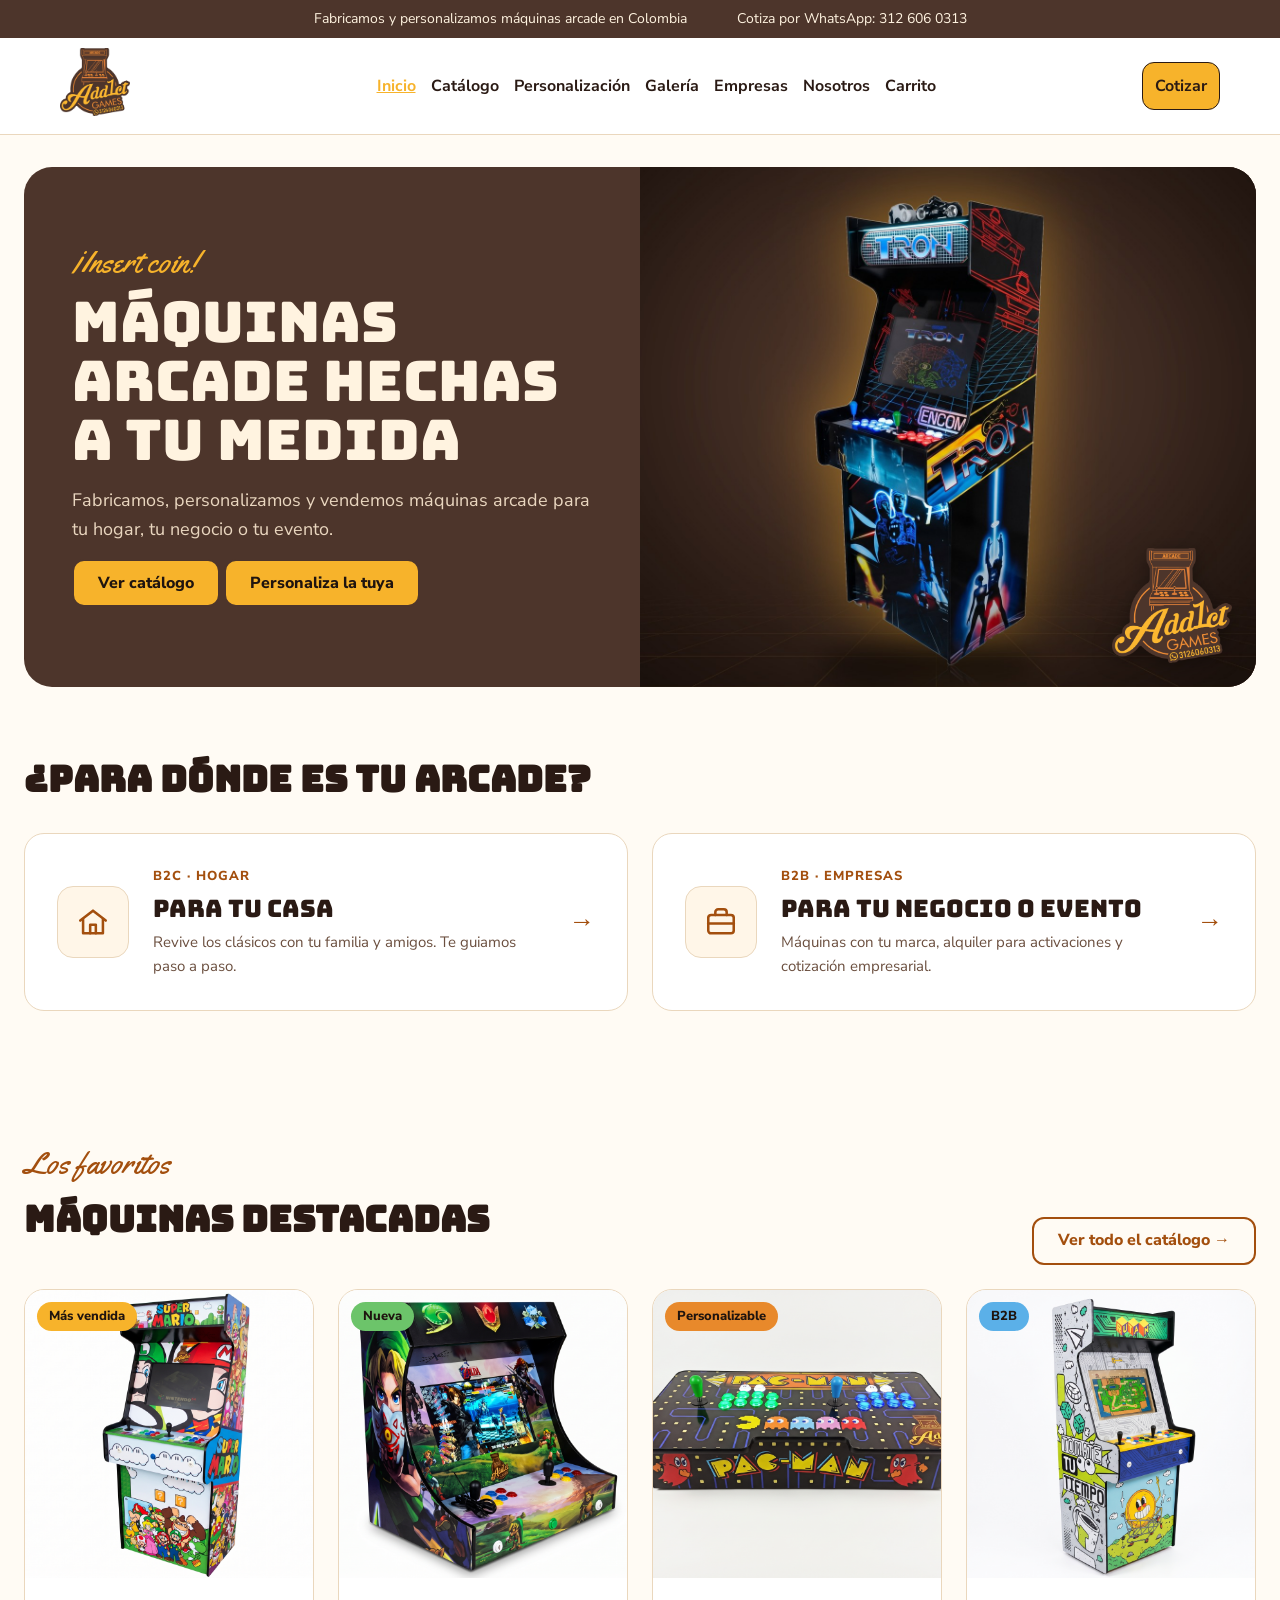
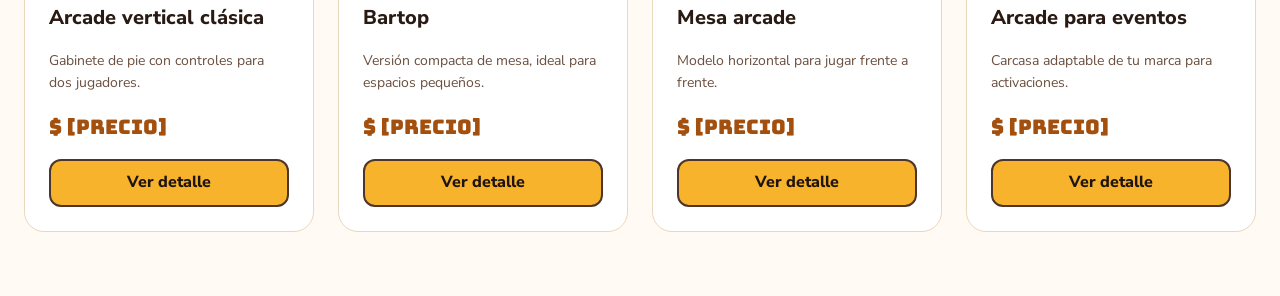
==== commit 91907777: "fix: se reemplaza imagen del banner hero" ====
--- a/index.html
+++ b/index.html
@@ -56,7 +56,7 @@
 
         <div class="hero__imagen">
           <div class="hero__pendiente">
-            <img src="src/files/fotos maquinas/Gemini_Generated_Image_9khwsd9khwsd9khw.png" alt="" />
+            <img src="src/files/fotos maquinas/hero-arcade-tron.jpg" alt="" />
           </div>
           <img src="src/files/assets/logo-addict.png" alt="" class="hero__logo" />
         </div>
@@ -68,7 +68,7 @@
         <h2 id="titulo-perfil">¿Para dónde es tu arcade?</h2>
 
         <div class="grilla grilla--2">
-          <a href="catalogo.html" class="tarjeta tarjeta-perfil">
+          <a href="hogar.html" class="tarjeta tarjeta-perfil">
             <div class="icono-caja" aria-hidden="true">
               <svg width="34" height="34" viewBox="0 0 24 24" fill="none" stroke="currentColor" stroke-width="1.8"
                 stroke-linecap="round" stroke-linejoin="round">
--- a/style.css
+++ b/style.css
@@ -454,7 +454,27 @@
 .panel_tarjetas {
   display: grid;
   grid-template-columns: repeat(auto-fit, minmax(300px, 1fr));
-  gap: 30px;
+  gap: 20px;
+  align-items: start;
+  max-width: var(--ancho-max);
+  margin: 0 auto;
+  padding: var(--esp-5) var(--esp-4);
+}
+
+.panel_tarjetas h2 {
+  margin: 0;
+  font-size: var(--texto-h3);
+  line-height: 1.2;
+}
+
+/* las tarjetas pequeñas van arriba y los formularios anchos después */
+.actualizacion-stock,
+.seleccion-destacados,
+.edicion-tecnica,
+.bandeja,
+.edicion-contacto,
+.condiciones-b2b {
+  order: 1;
 }
 
 .actualizacion_banner,
@@ -463,12 +483,11 @@
   display: flex;
   border: 3px solid var(--color-borde);
   border-radius: 20px;
-  max-width: 400px;
-  margin: 50px auto;
-  gap: 15px;
+  margin: 0;
+  gap: 10px;
   flex-direction: column;
   align-items: center;
-  padding: 40px;
+  padding: 20px;
   background-color: var(--color-superficie);
   text-align: center;
 }
@@ -493,6 +512,14 @@
   display: block;
 }
 
+.galeria__item {
+  margin: 0;
+}
+
+.galeria .galeria-producto__imagen {
+  aspect-ratio: 3 / 4;
+}
+
 .especificaciones-producto {
   margin-top: var(--esp-7);
   padding: var(--esp-5);
@@ -549,8 +576,8 @@
   grid-column: 1 / -1;
   width: 100%;
   max-width: 900px;
-  margin: 0 auto 50px;
-  padding: 40px;
+  margin: 0 auto;
+  padding: 24px;
   border: 3px solid var(--color-borde);
   border-radius: 20px;
   background-color: var(--color-superficie);
@@ -840,8 +867,8 @@
   grid-column: 1 / -1;
   width: 100%;
   max-width: 900px;
-  margin: 0 auto 50px;
-  padding: 40px;
+  margin: 0 auto;
+  padding: 24px;
   border: 3px solid var(--color-borde);
   border-radius: 20px;
   background-color: var(--color-superficie);
@@ -1268,8 +1295,8 @@
   grid-column: 1 / -1;
   width: 100%;
   max-width: 900px;
-  margin: 0 auto 50px;
-  padding: 40px;
+  margin: 0 auto;
+  padding: 24px;
   border: 3px solid var(--color-borde);
   border-radius: 20px;
   background-color: var(--color-superficie);
@@ -1685,8 +1712,8 @@
   grid-column: 1 / -1;
   width: 100%;
   max-width: 1000px;
-  margin: 0 auto 50px;
-  padding: 40px;
+  margin: 0 auto;
+  padding: 24px;
   border: 3px solid var(--color-borde);
   border-radius: 20px;
   background-color: var(--color-superficie);
@@ -1838,8 +1865,52 @@
   border: 1px solid var(--color-acento-texto);
   border-radius: 999px;
   color: var(--color-acento-texto);
+  font-family: inherit;
   font-size: 0.75rem;
   font-weight: 800;
+  cursor: pointer;
+}
+
+.bandeja__estado--pendiente {
+  background-color: var(--color-advertencia-fondo);
+  border-color: var(--color-advertencia-fondo);
+  color: var(--color-nocturno);
+}
+
+.bandeja__estado--contactado {
+  background-color: var(--color-exito-fondo);
+  border-color: var(--color-exito-fondo);
+  color: var(--color-nocturno);
+}
+
+.guia-compra__lista {
+  width: 100%;
+  margin: 0;
+  padding-left: var(--esp-5);
+  text-align: left;
+}
+
+.guia-compra__lista li {
+  padding: var(--esp-2) 0;
+  border-bottom: 1px solid var(--color-borde);
+}
+
+.guia-compra__quitar {
+  margin-left: var(--esp-3);
+  padding: 2px 10px;
+  border: 1px solid var(--color-acento-texto);
+  border-radius: 999px;
+  background-color: transparent;
+  color: var(--color-acento-texto);
+  font-family: inherit;
+  font-size: 0.75rem;
+  font-weight: 800;
+  cursor: pointer;
+}
+
+.guia-compra .boton {
+  font-family: inherit;
+  font-size: 1rem;
 }
 
 .bandeja__vacia {
@@ -2113,4 +2184,1052 @@
   .nosotros-valores {
     grid-template-columns: repeat(2, minmax(0, 1fr));
   }
+}
+
+.edicion-contacto {
+  grid-column: 1 / -1;         
+  width: 100%;
+  max-width: 900px;
+  margin: 0 auto;
+  padding: 24px;
+  border: 3px solid var(--color-borde);
+  border-radius: 20px;
+  background-color: var(--color-superficie);
+}
+
+.edicion-contacto__encabezado {
+  display: flex;
+  flex-wrap: wrap;
+  align-items: center;
+  justify-content: space-between;
+  gap: 12px;
+  margin-bottom: 8px;
+}
+
+.edicion-contacto__encabezado h2 {
+  margin: 0;
+}
+
+.edicion-contacto__aviso {
+  padding: 4px 12px;
+  border: 1px dashed var(--color-acento-texto);
+  border-radius: 999px;
+  color: var(--color-acento-texto);
+  font-size: 0.8125rem;
+  font-weight: 800;
+}
+
+.edicion-contacto__columnas {
+  display: grid;
+  grid-template-columns: repeat(2, minmax(0, 1fr));
+  gap: 28px;
+  margin-top: 20px;
+}
+
+.edicion-contacto__campos {
+  display: flex;
+  flex-direction: column;
+  gap: 14px;
+  margin: 0;
+  padding: 0;
+  border: none;
+}
+
+.edicion-contacto__campos legend {
+  margin-bottom: 4px;
+  padding: 0;
+  font-weight: 800;
+}
+
+/* Cada campo */
+.contacto-campo {
+  display: flex;
+  flex-direction: column;
+  gap: 6px;
+}
+
+.contacto-campo label {
+  font-size: 0.875rem;
+  font-weight: 700;
+}
+
+.contacto-campo input {
+  width: 100%;
+  min-height: 44px;
+  padding: 10px 12px;
+  border: 1px solid var(--color-borde);
+  border-radius: 10px;
+  background-color: var(--color-superficie);
+  color: var(--color-texto);
+  font-family: inherit;
+  font-size: 0.9375rem;
+  transition: border-color 0.2s ease, background-color 0.2s ease;
+}
+
+.contacto-campo input:focus {
+  outline: none;
+  border-color: var(--color-acento-texto);
+  box-shadow: 0 0 0 3px rgba(163, 79, 14, 0.18);
+}
+
+
+.contacto-campo input.contacto-campo--cambiado {
+  border-color: var(--color-amarillo);
+  background-color: #fff6e8;
+}
+
+/* Campo con error */
+.contacto-campo input.contacto-campo--error {
+  border: 2px solid #c0392b;
+}
+
+.contacto-campo__ayuda {
+  color: var(--color-texto-suave);
+  font-size: 0.8125rem;
+}
+
+/* Vista previa */
+.edicion-contacto__etiqueta {
+  margin: 0 0 6px;
+  color: var(--color-texto-suave);
+  font-size: 0.8125rem;
+  font-weight: 800;
+  letter-spacing: 1px;
+  text-transform: uppercase;
+}
+
+.contacto-vista {
+  margin: 0;
+  padding: 8px 20px;
+  border: 1px solid var(--color-borde);
+  border-radius: 20px;
+  background-color: #fff6e8;
+  list-style: none;
+}
+
+.contacto-vista li {
+  display: flex;
+  justify-content: space-between;
+  gap: 12px;
+  padding: 12px 0;
+  border-bottom: 1px solid var(--color-borde);
+}
+
+.contacto-vista li:last-child {
+  border-bottom: none;
+}
+
+.contacto-vista__nombre {
+  font-weight: 800;
+}
+
+.contacto-vista__valor {
+  color: var(--color-texto-suave);
+  text-align: right;
+  overflow-wrap: anywhere;    
+}
+
+
+.contacto-vista__valor--cambiado {
+  color: var(--color-acento-texto);
+  font-weight: 800;
+}
+
+.edicion-contacto__ultima {
+  margin: 12px 0 0;
+  color: var(--color-texto-suave);
+  font-size: 0.8125rem;
+}
+
+
+.edicion-contacto__acciones {
+  display: flex;
+  flex-wrap: wrap;
+  align-items: center;
+  justify-content: flex-end;
+  gap: 12px;
+  margin-top: 24px;
+}
+
+.edicion-contacto__acciones .boton {
+  font-family: inherit;
+  font-size: 1rem;
+}
+
+.edicion-contacto__acciones .boton--secundario {
+  background-color: transparent;
+}
+
+.edicion-contacto__estado {
+  margin-right: auto;
+  color: var(--color-texto-suave);
+  font-size: 0.875rem;
+  font-weight: 700;
+}
+
+.edicion-contacto__estado--pendiente {
+  color: var(--color-acento-texto);
+}
+
+#mensaje_contacto {
+  margin: 12px 0 0;
+  font-weight: 700;
+  text-align: right;
+}
+
+#mensaje_contacto.mensaje--exito { color: #2f7d3a; }
+#mensaje_contacto.mensaje--error { color: #c0392b; }
+
+@media (max-width: 768px) {
+  .edicion-contacto {
+    padding: 20px;
+  }
+
+  .edicion-contacto__columnas {
+    grid-template-columns: 1fr;
+  }
+
+  .edicion-contacto__acciones .boton {
+    width: 100%;
+  }
+
+  .edicion-contacto__estado {
+    width: 100%;
+  }
+
+  #mensaje_contacto {
+    text-align: left;
+  }
+}
+
+.galeria__item {
+  display: flex;
+  flex-direction: column;
+  margin: 0;
+}
+
+.galeria__texto {
+  display: flex;
+  flex-direction: column;
+  gap: 4px;
+  padding: 14px 4px 0;
+  text-align: left;
+}
+
+
+.galeria__tipo {
+  align-self: flex-start;
+  padding: 2px 10px;
+  border-radius: 999px;
+  background-color: #fff6e8;
+  color: var(--color-acento-texto);
+  font-size: 0.75rem;
+  font-weight: 800;
+  letter-spacing: 0.5px;
+  text-transform: uppercase;
+}
+
+.galeria__titulo {
+  color: var(--color-texto);
+  font-size: 1rem;
+  font-weight: 800;
+  line-height: 1.3;
+}
+
+.galeria__descripcion {
+  color: var(--color-texto-suave);
+  font-size: 0.875rem;
+  line-height: 1.45;
+}
+
+@media (max-width: 768px) {
+  .galeria__texto {
+    padding-top: 10px;
+  }
+
+  .galeria__titulo {
+    font-size: 0.9375rem;
+  }
+
+  .galeria__descripcion {
+    font-size: 0.8125rem;
+  }
+}
+
+/* ==========================================================================
+   HU-07.05 · ELIMINAR FOTOGRAFÍAS DE LA GALERÍA (admin)
+   ========================================================================== */
+.fotos-galeria {
+  grid-column: 1 / -1;          /* ocupa todo el ancho del panel */
+  width: 100%;
+  max-width: 900px;
+  margin: 0 auto 50px;
+  padding: 40px;
+  border: 3px solid var(--color-borde);
+  border-radius: 20px;
+  background-color: var(--color-superficie);
+}
+
+.fotos-galeria__encabezado {
+  display: flex;
+  flex-wrap: wrap;
+  align-items: center;
+  justify-content: space-between;
+  gap: 12px;
+  margin-bottom: 8px;
+}
+
+.fotos-galeria__encabezado h2 {
+  margin: 0;
+}
+
+.fotos-galeria__aviso {
+  padding: 4px 12px;
+  border: 1px dashed var(--color-acento-texto);
+  border-radius: 999px;
+  color: var(--color-acento-texto);
+  font-size: 0.8125rem;
+  font-weight: 800;
+}
+
+/* Lista de fotos en 4 columnas */
+.fotos-galeria__lista {
+  display: grid;
+  grid-template-columns: repeat(4, minmax(0, 1fr));
+  gap: 16px;
+  margin: 16px 0 0;
+  padding: 0;
+  list-style: none;
+}
+
+.foto-admin {
+  position: relative;
+  display: flex;
+  flex-direction: column;
+  overflow: hidden;
+  border: 1px solid var(--color-borde);
+  border-radius: 16px;
+  background-color: var(--color-superficie);
+  transition: opacity 0.3s ease, transform 0.3s ease;
+}
+
+.foto-admin img {
+  width: 100%;
+  aspect-ratio: 1 / 1;
+  background-color: var(--color-relleno);
+  object-fit: cover;
+}
+
+.foto-admin__texto {
+  display: flex;
+  flex-direction: column;
+  gap: 4px;
+  padding: 10px 12px 12px;
+}
+
+.foto-admin__texto strong {
+  font-size: 0.9375rem;
+  line-height: 1.3;
+}
+
+.foto-admin__tipo {
+  color: var(--color-acento-texto);
+  font-size: 0.75rem;
+  font-weight: 800;
+  text-transform: uppercase;
+}
+
+/* Botón de papelera sobre la foto */
+.foto-admin__eliminar {
+  position: absolute;
+  top: 10px;
+  right: 10px;
+  display: flex;
+  align-items: center;
+  justify-content: center;
+  width: 44px;                  /* mínimo 44px para tocar con el dedo */
+  height: 44px;
+  border: 2px solid #fff;
+  border-radius: 12px;
+  background-color: #c0392b;
+  color: #fff;
+  cursor: pointer;
+  box-shadow: 0 2px 8px rgba(0, 0, 0, 0.25);
+  transition: transform 0.2s ease, background-color 0.2s ease;
+}
+
+.foto-admin__eliminar:hover {
+  background-color: #a93226;
+  transform: scale(1.08);
+}
+
+.foto-admin__eliminar:focus-visible {
+  outline: 3px solid var(--color-acento-texto);
+  outline-offset: 2px;
+}
+
+/* Foto que se está por eliminar (mientras la ventana está abierta) */
+.foto-admin--marcada {
+  border-color: #c0392b;
+  box-shadow: 0 0 0 2px #c0392b;
+}
+
+/* Animación al eliminar */
+.foto-admin--saliendo {
+  opacity: 0;
+  transform: scale(0.9);
+}
+
+.fotos-galeria__vacia {
+  margin: 16px 0 0;
+  color: var(--color-texto-suave);
+  font-weight: 700;
+  text-align: center;
+}
+
+/* Mensaje de confirmación con Deshacer */
+.fotos-galeria__mensaje {
+  display: flex;
+  flex-wrap: wrap;
+  align-items: center;
+  justify-content: space-between;
+  gap: 12px;
+  margin-top: 20px;
+  padding: 12px 16px;
+  border: 1px solid #2f7d3a;
+  border-radius: 12px;
+  background-color: #f1f8ef;
+  color: #2f7d3a;
+  font-weight: 700;
+}
+
+.fotos-galeria__mensaje[hidden] {
+  display: none;
+}
+
+.fotos-galeria__deshacer {
+  padding: 6px 14px;
+  border: 2px solid #2f7d3a;
+  border-radius: 10px;
+  background-color: transparent;
+  color: #2f7d3a;
+  font-family: inherit;
+  font-weight: 800;
+  cursor: pointer;
+}
+
+.fotos-galeria__deshacer:hover {
+  background-color: #2f7d3a;
+  color: #fff;
+}
+
+/* --- Ventana de confirmación --- */
+.confirmar-borrado {
+  width: min(400px, calc(100% - 32px));
+  padding: 32px;
+  border: none;
+  border-radius: 20px;
+  background-color: var(--color-superficie);
+  color: var(--color-texto);
+  text-align: center;
+  box-shadow: 0 20px 50px rgba(0, 0, 0, 0.3);
+}
+
+/* Fondo oscuro detrás de la ventana */
+.confirmar-borrado::backdrop {
+  background-color: rgba(30, 20, 15, 0.6);
+}
+
+.confirmar-borrado__icono {
+  display: inline-flex;
+  align-items: center;
+  justify-content: center;
+  width: 56px;
+  height: 56px;
+  margin-bottom: 12px;
+  border-radius: 50%;
+  background-color: #fdecea;
+  color: #c0392b;
+}
+
+.confirmar-borrado h3 {
+  margin: 0 0 12px;
+  font-size: 1.375rem;
+  font-weight: 400;
+}
+
+.confirmar-borrado__foto {
+  width: 120px;
+  height: 120px;
+  margin: 0 auto 12px;
+  border-radius: 12px;
+  object-fit: cover;
+}
+
+.confirmar-borrado p {
+  margin: 0 0 20px;
+  color: var(--color-texto-suave);
+  font-size: 0.9375rem;
+}
+
+.confirmar-borrado__acciones {
+  display: flex;
+  justify-content: center;
+  gap: 12px;
+}
+
+.confirmar-borrado__acciones .boton {
+  font-family: inherit;
+  font-size: 1rem;
+}
+
+.confirmar-borrado__acciones .boton--secundario {
+  background-color: transparent;
+}
+
+/* Botón rojo: deja claro que la acción borra */
+.confirmar-borrado__si {
+  border-color: #a93226;
+  background-color: #c0392b;
+  color: #fff;
+}
+
+.confirmar-borrado__si:hover {
+  background-color: #a93226;
+}
+
+/* Tablet y celular */
+@media (max-width: 900px) {
+  .fotos-galeria__lista {
+    grid-template-columns: repeat(3, minmax(0, 1fr));
+  }
+}
+
+@media (max-width: 768px) {
+  .fotos-galeria {
+    padding: 20px;
+  }
+
+  .fotos-galeria__lista {
+    grid-template-columns: repeat(2, minmax(0, 1fr));
+  }
+
+  .confirmar-borrado__acciones {
+    flex-direction: column-reverse;
+  }
+
+  .confirmar-borrado__acciones .boton {
+    width: 100%;
+  }
+}
+
+/* ==========================================================================
+   HU-08.03 · BOTÓN DESTACADO DE COTIZACIÓN B2C (catalogo.html)
+   ========================================================================== */
+.cta-b2c {
+  padding: 0 0 var(--esp-6);
+}
+
+/* Franja café: contrasta con el fondo claro y llama la atención */
+.cta-b2c__caja {
+  display: flex;
+  align-items: center;
+  justify-content: space-between;
+  gap: 32px;
+  padding-top: 40px;
+  padding-bottom: 40px;
+  border-radius: 24px;
+  background-color: var(--color-cafe);
+}
+
+.cta-b2c__texto {
+  max-width: 560px;
+}
+
+.cta-b2c__acento {
+  margin: 0 0 4px;
+  color: var(--color-amarillo);
+  font-family: var(--fuente-acento);
+  font-size: 1.75rem;
+  line-height: 1;
+}
+
+.cta-b2c h2 {
+  margin: 0 0 8px;
+  color: var(--color-texto-claro);
+  font-weight: 400;
+  line-height: 1.15;
+}
+
+.cta-b2c__texto p:last-child {
+  margin: 0;
+  color: var(--color-texto-claro-suave);
+}
+
+/* Botón grande y amarillo */
+.cta-b2c__boton {
+  flex-shrink: 0;
+  gap: 10px;
+  min-height: 60px;
+  padding: 0 32px;
+  font-family: var(--fuente-texto);
+  font-size: 1.125rem;
+  box-shadow: 0 6px 0 #241813;          /* sombra dura, estilo botón arcade */
+  transition: transform 0.15s ease, box-shadow 0.15s ease, background-color 0.2s ease;
+}
+
+.cta-b2c__boton:hover {
+  background-color: var(--color-amarillo-hover);
+  transform: translateY(-2px);
+  box-shadow: 0 8px 0 #241813;
+}
+
+/* Al hacer clic se "hunde" como un botón de máquina */
+.cta-b2c__boton:active {
+  transform: translateY(4px);
+  box-shadow: 0 2px 0 #241813;
+}
+
+.cta-b2c__boton:focus-visible {
+  outline: 3px solid var(--color-texto-claro);
+  outline-offset: 4px;
+}
+
+.cta-b2c__boton span {
+  transition: transform 0.2s ease;
+}
+
+.cta-b2c__boton:hover span {
+  transform: translateX(4px);
+}
+
+/* Celular: texto arriba, botón abajo a todo el ancho */
+@media (max-width: 768px) {
+  .cta-b2c__caja {
+    flex-direction: column;
+    align-items: stretch;
+    gap: 20px;
+    padding-top: 28px;
+    padding-bottom: 28px;
+    border-radius: 0;
+  }
+
+  .cta-b2c__boton {
+    width: 100%;
+  }
+}
+
+.cta-b2c h2 {
+  font-size: var(--texto-h2);
+}
+/* ==========================================================================
+   HU-09.04 · EDITAR CONDICIONES B2B (admin)
+   ========================================================================== */
+.condiciones-b2b {
+  grid-column: 1 / -1;          /* ocupa todo el ancho del panel */
+  width: 100%;
+  max-width: 900px;
+  margin: 0 auto;
+  padding: 24px;
+  border: 3px solid var(--color-borde);
+  border-radius: 20px;
+  background-color: var(--color-superficie);
+}
+
+.condiciones-b2b__encabezado h2 {
+  margin: 0 0 8px;
+}
+
+/* Botones para elegir el tipo de condiciones */
+.condiciones-b2b__tipos {
+  display: flex;
+  flex-wrap: wrap;
+  gap: 10px;
+  margin-top: 16px;
+}
+
+.condiciones-tipo {
+  position: relative;
+  cursor: pointer;
+}
+
+/* El radio se oculta; se ve la "pastilla" */
+.condiciones-tipo input {
+  position: absolute;
+  opacity: 0;
+}
+
+.condiciones-tipo span {
+  display: inline-block;
+  padding: 10px 18px;
+  border: 2px solid var(--color-borde);
+  border-radius: 999px;
+  color: var(--color-texto-suave);
+  font-weight: 800;
+  transition: border-color 0.2s ease, background-color 0.2s ease;
+}
+
+.condiciones-tipo:hover span {
+  border-color: var(--color-acento-texto);
+}
+
+.condiciones-tipo input:checked + span {
+  border-color: var(--color-amarillo);
+  background-color: var(--color-amarillo);
+  color: var(--color-nocturno);
+}
+
+.condiciones-tipo input:focus-visible + span {
+  outline: 3px solid var(--color-acento-texto);
+  outline-offset: 2px;
+}
+
+/* Editor y vista previa lado a lado */
+.condiciones-b2b__columnas {
+  display: grid;
+  grid-template-columns: repeat(2, minmax(0, 1fr));
+  gap: 28px;
+  margin-top: 20px;
+}
+
+.condiciones-b2b__editor {
+  display: flex;
+  flex-direction: column;
+  gap: 6px;
+}
+
+.condiciones-b2b__editor label {
+  font-size: 0.875rem;
+  font-weight: 700;
+}
+
+.condiciones-b2b__editor textarea {
+  width: 100%;
+  min-height: 240px;
+  padding: 12px;
+  border: 1px solid var(--color-borde);
+  border-radius: 10px;
+  background-color: var(--color-superficie);
+  color: var(--color-texto);
+  font-family: inherit;
+  font-size: 0.9375rem;
+  line-height: 1.6;
+  resize: vertical;
+}
+
+.condiciones-b2b__editor textarea:focus {
+  outline: none;
+  border-color: var(--color-acento-texto);
+  box-shadow: 0 0 0 3px rgba(163, 79, 14, 0.18);
+}
+
+/* Control visual: texto cambiado sin guardar */
+.condiciones-b2b__editor textarea.condiciones--cambiado {
+  border-color: var(--color-amarillo);
+  background-color: #fff6e8;
+}
+
+.condiciones-b2b__editor textarea.condiciones--error {
+  border: 2px solid #c0392b;
+}
+
+.condiciones-b2b__ayuda {
+  color: var(--color-texto-suave);
+  font-size: 0.8125rem;
+  text-align: right;
+}
+
+/* Vista previa */
+.condiciones-b2b__etiqueta {
+  margin: 0 0 6px;
+  color: var(--color-texto-suave);
+  font-size: 0.8125rem;
+  font-weight: 800;
+  letter-spacing: 1px;
+  text-transform: uppercase;
+}
+
+.condiciones-vista {
+  padding: 20px 24px;
+  border: 1px solid var(--color-borde);
+  border-radius: 20px;
+  background-color: #fff6e8;
+}
+
+.condiciones-vista h3 {
+  margin: 0 0 12px;
+  font-size: 1.25rem;
+  font-weight: 400;
+}
+
+.condiciones-vista__lista {
+  margin: 0;
+  padding-left: 20px;
+}
+
+.condiciones-vista__lista li {
+  margin-bottom: 8px;
+  color: var(--color-texto-suave);
+  font-size: 0.9375rem;
+}
+
+.condiciones-vista__lista li::marker {
+  color: var(--color-acento-texto);
+  font-weight: 800;
+}
+
+.condiciones-vista__fecha {
+  margin: 12px 0 0;
+  color: var(--color-texto-suave);
+  font-size: 0.8125rem;
+}
+
+/* Botones y estado */
+.condiciones-b2b__acciones {
+  display: flex;
+  flex-wrap: wrap;
+  align-items: center;
+  justify-content: flex-end;
+  gap: 12px;
+  margin-top: 24px;
+}
+
+.condiciones-b2b__acciones .boton {
+  font-family: inherit;
+  font-size: 1rem;
+}
+
+.condiciones-b2b__acciones .boton--secundario {
+  background-color: transparent;
+}
+
+.condiciones-b2b__estado {
+  margin-right: auto;
+  color: var(--color-texto-suave);
+  font-size: 0.875rem;
+  font-weight: 700;
+}
+
+.condiciones-b2b__estado--pendiente {
+  color: var(--color-acento-texto);
+}
+
+#mensaje_condiciones {
+  margin: 12px 0 0;
+  font-weight: 700;
+  text-align: right;
+}
+
+#mensaje_condiciones.mensaje--exito { color: #2f7d3a; }
+#mensaje_condiciones.mensaje--error { color: #c0392b; }
+#mensaje_condiciones.mensaje--aviso { color: var(--color-acento-texto); }
+
+@media (max-width: 768px) {
+  .condiciones-b2b {
+    padding: 20px;
+  }
+
+  .condiciones-b2b__columnas {
+    grid-template-columns: 1fr;
+  }
+
+  .condiciones-b2b__acciones .boton {
+    width: 100%;
+  }
+
+  .condiciones-b2b__estado {
+    width: 100%;
+  }
+
+  #mensaje_condiciones {
+    text-align: left;
+  }
+}
+
+/* TARJETAS NUEVAS DEL PANEL */
+.vista_previa {
+  display: none;
+  width: 100%;
+  max-height: 200px;
+  object-fit: cover;
+  border-radius: var(--radio-md);
+}
+
+.vista_previa--visible {
+  display: block;
+}
+
+.barra_carga {
+  display: none;
+  width: 100%;
+  height: 10px;
+  border-radius: var(--radio-pill);
+  background-color: var(--color-relleno);
+  overflow: hidden;
+}
+
+.barra_carga--visible {
+  display: block;
+}
+
+.barra_carga__avance {
+  height: 100%;
+  width: 0;
+  background-color: var(--color-amarillo);
+  transition: width 0.2s linear;
+}
+
+.lista_oferta {
+  list-style: none;
+  padding: 0;
+  margin: 0;
+  width: 100%;
+  display: flex;
+  flex-direction: column;
+  gap: var(--esp-2);
+}
+
+.lista_oferta li {
+  padding: var(--esp-2) var(--esp-3);
+  border: 1px solid var(--color-borde);
+  border-radius: var(--radio-sm);
+}
+
+.oferta_destacada {
+  border-color: var(--color-amarillo);
+  background-color: var(--color-fondo-seccion);
+  font-weight: 700;
+}
+
+.oferta_destacada::after {
+  content: " · Destacado para hogares";
+}
+
+.editor_barra {
+  display: flex;
+  flex-wrap: wrap;
+  justify-content: center;
+  gap: var(--esp-2);
+}
+
+.editor_texto {
+  width: 100%;
+  min-height: 120px;
+  padding: var(--esp-3);
+  border: 1px solid var(--color-borde);
+  border-radius: var(--radio-sm);
+  background-color: var(--color-superficie);
+  text-align: left;
+}
+
+/* TIPO DE CLIENTE (COTIZACION) */
+.perfil-cliente__opciones {
+  display: grid;
+  grid-template-columns: repeat(2, 1fr);
+  gap: var(--esp-4);
+}
+
+.perfil-opcion {
+  display: flex;
+  flex-direction: column;
+  gap: var(--esp-1);
+  padding: var(--esp-4);
+  border: 2px solid var(--color-borde);
+  border-radius: var(--radio-md);
+  cursor: pointer;
+}
+
+#form_cotizacion .perfil-opcion input {
+  width: auto;
+  min-height: 0;
+  align-self: flex-start;
+}
+
+.perfil-opcion__titulo {
+  font-weight: 800;
+}
+
+.perfil-opcion__etiqueta {
+  font-size: var(--texto-mini);
+  color: var(--color-acento-texto);
+}
+
+/* HOVER Y FOCO */
+.boton:hover {
+  transform: translateY(-2px);
+}
+
+.tarjeta-producto:hover {
+  box-shadow: var(--sombra-md);
+}
+
+input:focus,
+select:focus,
+textarea:focus {
+  outline: 2px solid var(--color-amarillo);
+}
+
+/* RESPONSIVE */
+img {
+  max-width: 100%;
+  height: auto;
+}
+
+@media (max-width: 900px) {
+  .top_navegation {
+    flex-wrap: wrap;
+    justify-content: center;
+    gap: var(--esp-3);
+    padding: var(--esp-3) var(--esp-4);
+  }
+
+  .menu_navegacion {
+    flex-wrap: wrap;
+    justify-content: center;
+    padding: 0;
+    margin: 0;
+  }
+
+  .franja {
+    flex-wrap: wrap;
+    gap: var(--esp-1) var(--esp-4);
+    text-align: center;
+  }
+
+  .perfil-cliente__opciones {
+    grid-template-columns: 1fr;
+  }
+}
+
+@media (max-width: 600px) {
+  h1 {
+    font-size: 2rem;
+  }
+
+  h2 {
+    font-size: 1.5rem;
+  }
+
+  h3 {
+    font-size: 1.25rem;
+  }
+
+  .contenedor {
+    padding: 0 var(--esp-4);
+  }
+
+  .hero {
+    grid-template-columns: 1fr;
+    min-height: 0;
+  }
+
+  .grilla--4,
+  .grilla--3 {
+    grid-template-columns: 1fr;
+  }
+
+  .bandeja-tabla {
+    display: block;
+    overflow-x: auto;
+  }
 }
